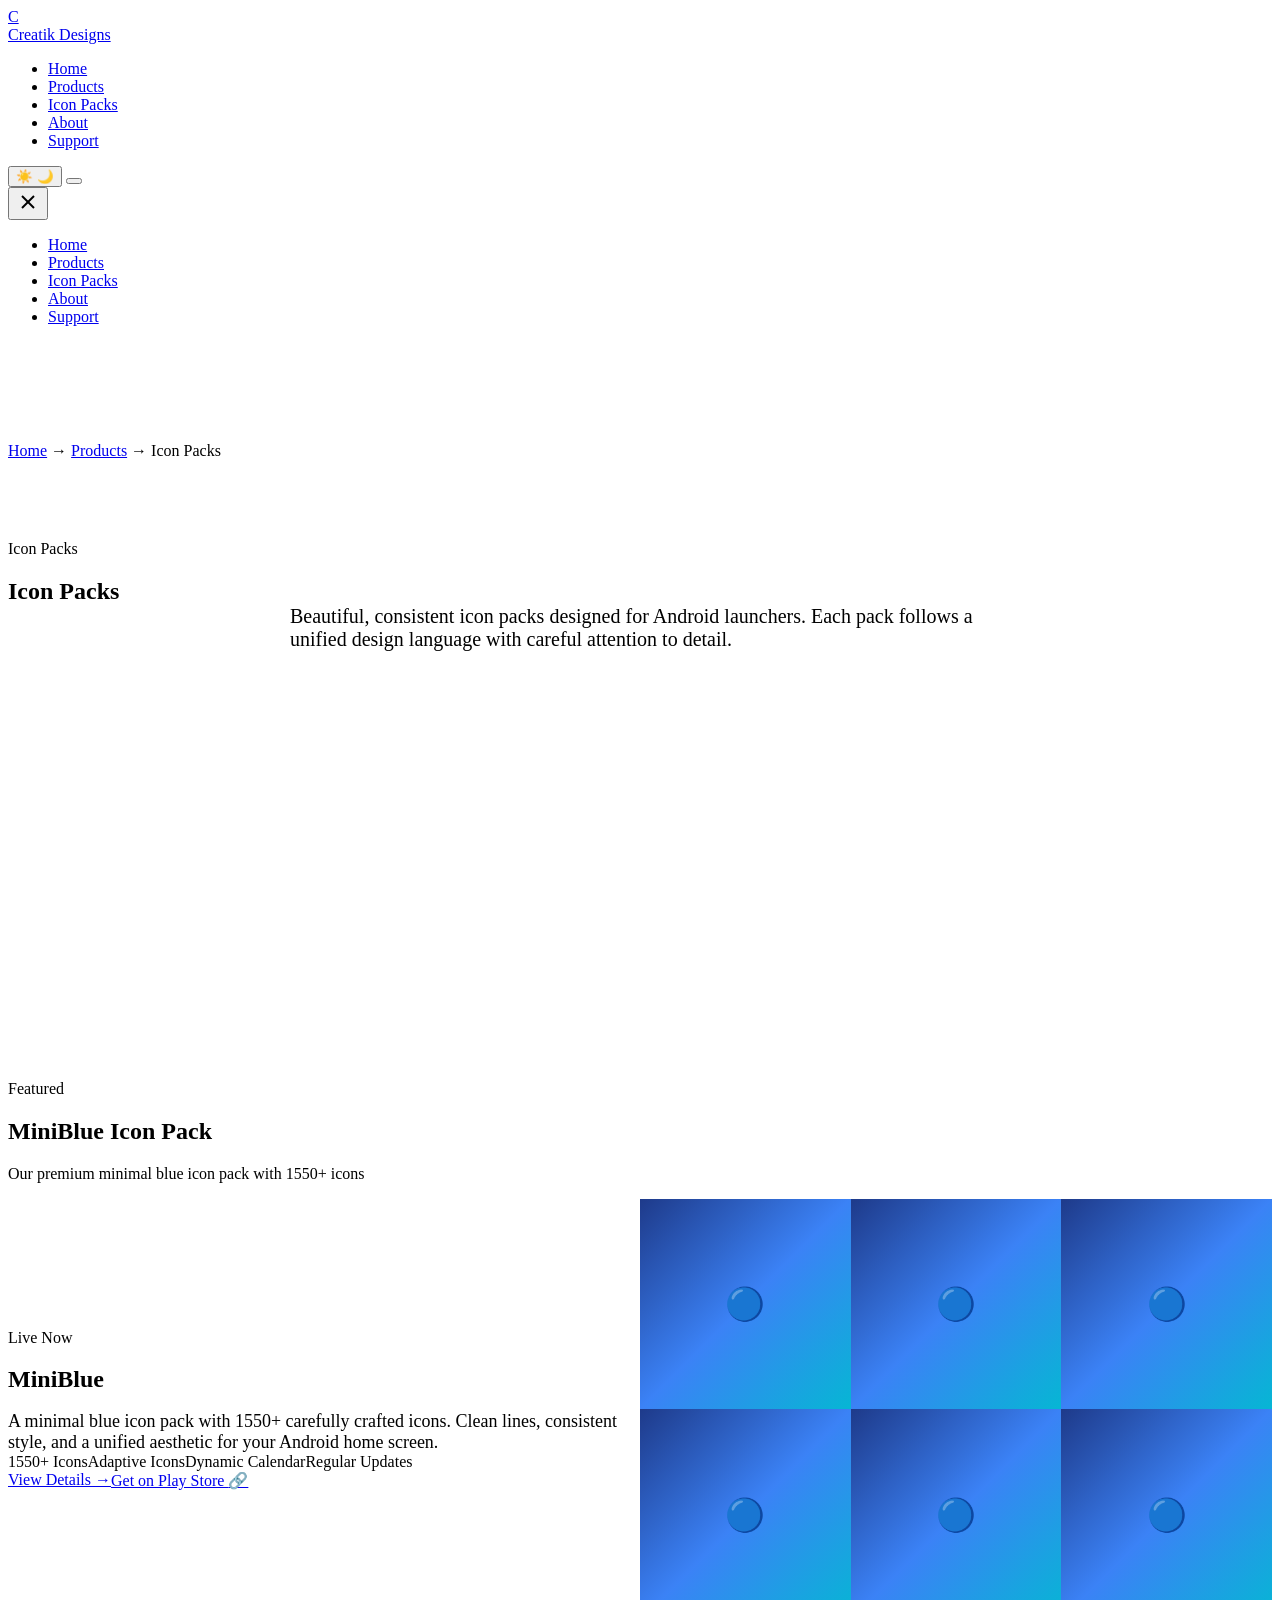
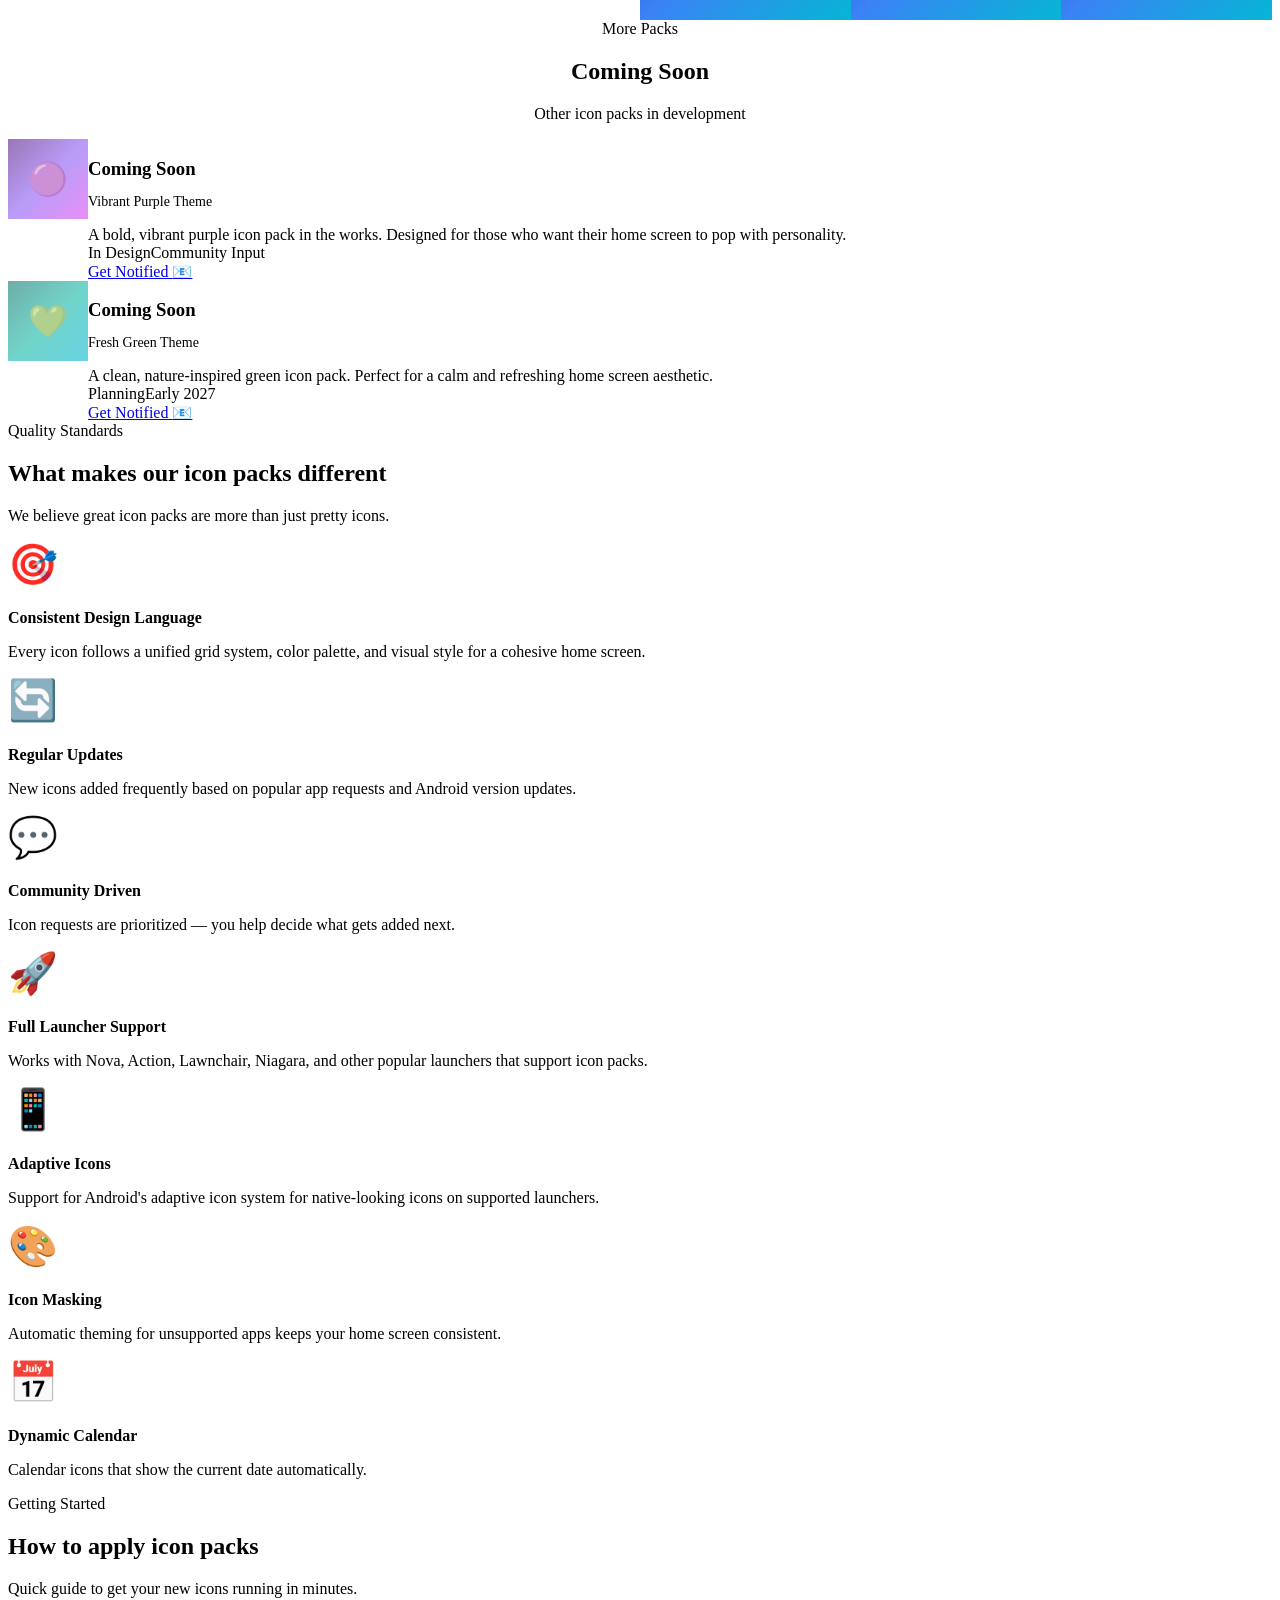
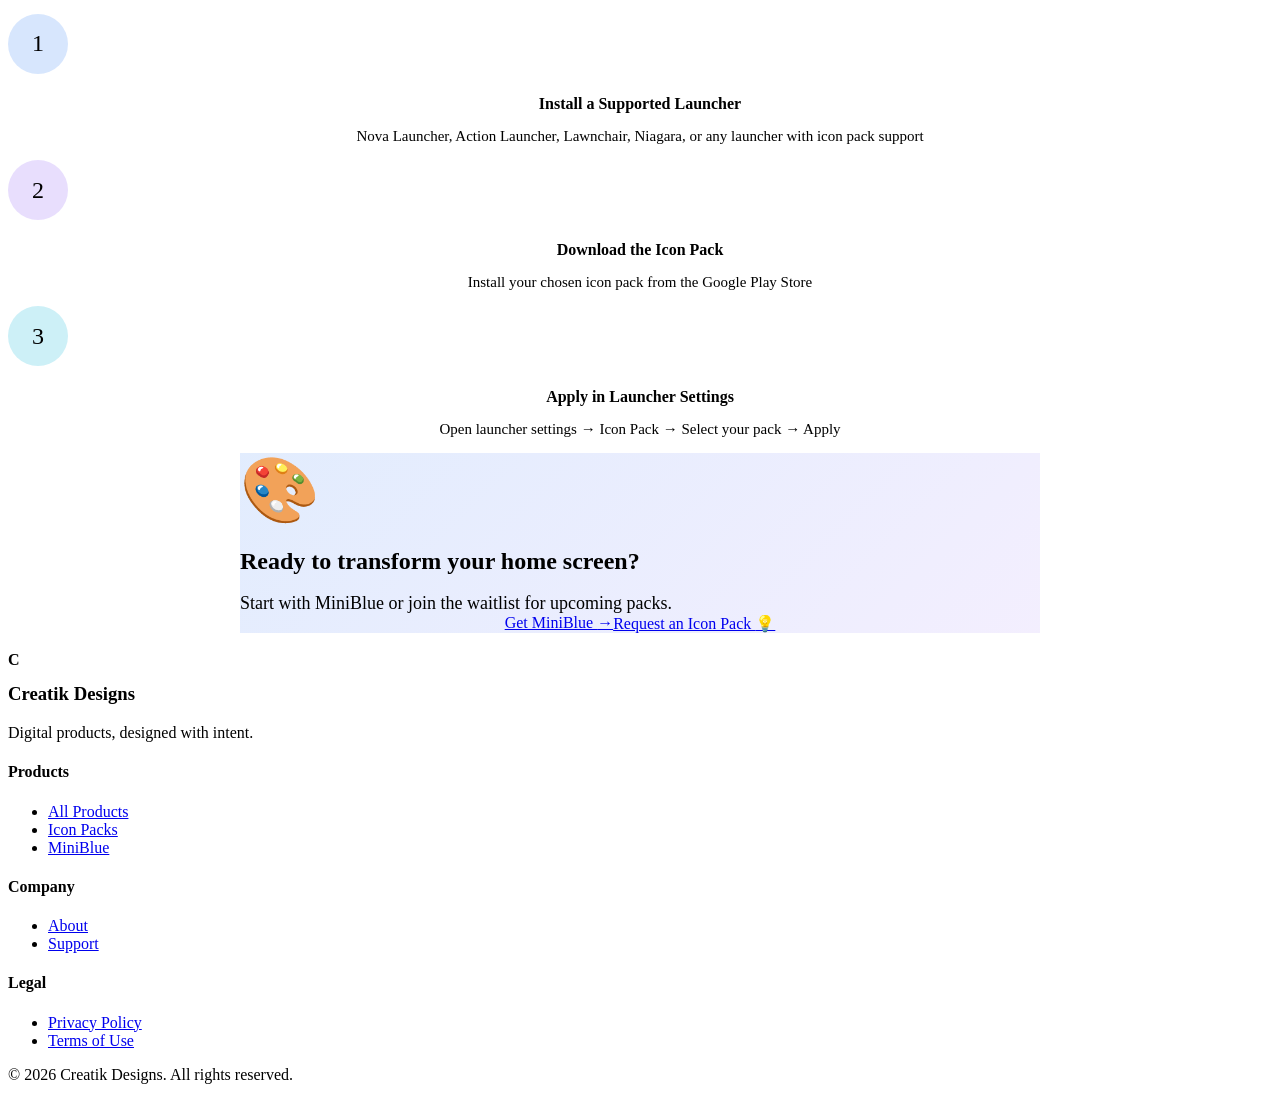
==== icon-packs.html @ 93854d6b "Add files via upload" ====
<!DOCTYPE html>
<html lang="en" data-theme="dark">
<head>
  <meta charset="UTF-8">
  <meta name="viewport" content="width=device-width, initial-scale=1.0">
  <title>Icon Packs — Creatik Designs</title>
  <meta name="description" content="Browse our collection of premium icon packs for Android. Beautiful, consistent designs for your home screen.">
  <link rel="canonical" href="https://creatikdesigns.com/icon-packs.html">
  <link rel="stylesheet" href="assets/css/design-system.css">
  <link rel="stylesheet" href="assets/css/components.css">
  <link rel="icon" type="image/svg+xml" href="data:image/svg+xml,%3Csvg xmlns='http://www.w3.org/2000/svg' viewBox='0 0 100 100'%3E%3Cdefs%3E%3ClinearGradient id='grad' x1='0%25' y1='0%25' x2='100%25' y2='100%25'%3E%3Cstop offset='0%25' stop-color='%233b82f6'/%3E%3Cstop offset='100%25' stop-color='%238b5cf6'/%3E%3C/defs%3E%3Crect width='100' height='100' rx='20' fill='url(%23grad)'/%3E%3Ctext x='50' y='68' font-family='Arial' font-size='55' font-weight='bold' fill='white' text-anchor='middle'%3EC%3C/text%3E%3C/svg%3E">
</head>
<body>

  <!-- Navigation -->
  <!-- ⚠️ CROSS-REFERENCE - YE NAVBAR SAARI FILES ME SAME HAI -->
  <nav class="navbar">
    <div class="container">
      <a href="index.html" class="navbar-brand">
        <div class="logo-mark">C</div>
        Creatik Designs
      </a>
      <ul class="navbar-nav">
        <li><a href="index.html">Home</a></li>
        <li><a href="products.html">Products</a></li>
        <li><a href="icon-packs.html">Icon Packs</a></li>
        <li><a href="about.html">About</a></li>
        <li><a href="support.html">Support</a></li>
      </ul>
      <div class="navbar-actions">
        <button id="theme-toggle" class="theme-toggle" aria-label="Toggle theme">
          <span class="icon sun-icon">☀️</span>
          <span class="icon moon-icon">🌙</span>
        </button>
        <button id="mobile-menu-toggle" class="mobile-menu-toggle" aria-label="Open menu">
          <div class="menu-icon"><span></span><span></span><span></span></div>
        </button>
      </div>
    </div>
  </nav>

  <!-- Mobile Menu -->
  <!-- ⚠️ CROSS-REFERENCE - Mobile menu saari files me same -->
  <div id="mobile-overlay" class="mobile-overlay"></div>
  <div id="mobile-menu" class="mobile-menu">
    <button id="mobile-menu-close" class="mobile-menu-close" aria-label="Close menu">
      <svg width="24" height="24" fill="none" stroke="currentColor" stroke-width="2">
        <line x1="18" y1="6" x2="6" y2="18"></line>
        <line x1="6" y1="6" x2="18" y2="18"></line>
      </svg>
    </button>
    <ul class="mobile-menu-nav">
      <li><a href="index.html">Home</a></li>
      <li><a href="products.html">Products</a></li>
      <li><a href="icon-packs.html">Icon Packs</a></li>
      <li><a href="about.html">About</a></li>
      <li><a href="support.html">Support</a></li>
    </ul>
  </div>

  <!-- Breadcrumb -->
  <div style="padding-top: 100px;">
    <div class="container">
      <div class="breadcrumb reveal">
        <a href="index.html">Home</a>
        <span>→</span>
        <a href="products.html">Products</a>
        <span>→</span>
        <span>Icon Packs</span>
      </div>
    </div>
  </div>

  <!-- Page Header -->
  <section class="hero" style="min-height: 60vh; padding-top: 80px;">
    <div class="container">
      <div class="text-center reveal">
        <span class="badge badge-primary" style="margin-bottom: var(--space-lg);">Icon Packs</span>
        <h1 style="margin-bottom: var(--space-md);">
          <span class="gradient-text">Icon Packs</span>
        </h1>
        <p style="font-size: 1.25rem; max-width: 700px; margin: 0 auto;">
          Beautiful, consistent icon packs designed for Android launchers. Each pack follows a unified design language with careful attention to detail.
        </p>
      </div>
    </div>
  </section>

  <!-- Featured Icon Pack -->
  <section class="reveal" style="background: var(--gradient-mesh); border-top: 1px solid var(--border); border-bottom: 1px solid var(--border);">
    <div class="container">
      <div class="section-header">
        <span class="section-label">Featured</span>
        <h2 class="section-title">MiniBlue Icon Pack</h2>
        <p class="section-description">Our premium minimal blue icon pack with 1550+ icons</p>
      </div>

      <div style="display: grid; grid-template-columns: 1fr 1fr; gap: var(--space-4xl); align-items: center;">
        <div>
          <span class="badge badge-primary" style="margin-bottom: var(--space-md);">Live Now</span>
          <h2 style="margin-bottom: var(--space-md);">
            <span class="gradient-text">MiniBlue</span>
          </h2>
          <p style="color: var(--text-secondary); margin-bottom: var(--space-lg); font-size: 1.125rem;">
            A minimal blue icon pack with 1550+ carefully crafted icons. Clean lines, consistent style, and a unified aesthetic for your Android home screen.
          </p>

          <div style="display: flex; gap: var(--space-md); flex-wrap: wrap; margin-bottom: var(--space-xl);">
            <span class="badge badge-primary">1550+ Icons</span>
            <span class="badge">Adaptive Icons</span>
            <span class="badge">Dynamic Calendar</span>
            <span class="badge">Regular Updates</span>
          </div>

          <div style="display: flex; gap: var(--space-md); margin-bottom: var(--space-xl);">
            <a href="miniblue.html" class="btn btn-primary magnetic">
              View Details
              <span class="arrow">→</span>
            </a>
            <a href="#" class="btn btn-secondary magnetic">
              Get on Play Store
              <span class="arrow">🔗</span>
            </a>
          </div>
        </div>

        <div style="display: grid; grid-template-columns: repeat(3, 1fr); gap: var(--space-md);">
          <div class="card" style="aspect-ratio: 1; display: flex; align-items: center; justify-content: center; font-size: 2rem; background: linear-gradient(135deg, #1e3a8a, #3b82f6, #06b6d4); border-radius: var(--radius-xl);">🔵</div>
          <div class="card" style="aspect-ratio: 1; display: flex; align-items: center; justify-content: center; font-size: 2rem; background: linear-gradient(135deg, #1e3a8a, #3b82f6, #06b6d4); border-radius: var(--radius-xl);">🔵</div>
          <div class="card" style="aspect-ratio: 1; display: flex; align-items: center; justify-content: center; font-size: 2rem; background: linear-gradient(135deg, #1e3a8a, #3b82f6, #06b6d4); border-radius: var(--radius-xl);">🔵</div>
          <div class="card" style="aspect-ratio: 1; display: flex; align-items: center; justify-content: center; font-size: 2rem; background: linear-gradient(135deg, #1e3a8a, #3b82f6, #06b6d4); border-radius: var(--radius-xl);">🔵</div>
          <div class="card" style="aspect-ratio: 1; display: flex; align-items: center; justify-content: center; font-size: 2rem; background: linear-gradient(135deg, #1e3a8a, #3b82f6, #06b6d4); border-radius: var(--radius-xl);">🔵</div>
          <div class="card" style="aspect-ratio: 1; display: flex; align-items: center; justify-content: center; font-size: 2rem; background: linear-gradient(135deg, #1e3a8a, #3b82f6, #06b6d4); border-radius: var(--radius-xl);">🔵</div>
        </div>
      </div>
    </div>
  </section>

  <!-- Icon Packs Grid -->
  <section class="reveal">
    <div class="container">
      <div style="max-width: 600px; margin: 0 auto; text-align: center; margin-bottom: var(--space-4xl);">
        <span class="section-label">More Packs</span>
        <h2 class="section-title">Coming Soon</h2>
        <p class="section-description">Other icon packs in development</p>
      </div>

      <div class="grid grid-2 reveal-stagger">

        <!-- Future Icon Pack Placeholder -->
        <article class="card product-card category-card" style="padding: var(--space-xl);">
          <div style="display: flex; align-items: flex-start; gap: var(--space-lg);">
            <div style="width: 80px; height: 80px; border-radius: var(--radius-xl); background: linear-gradient(135deg, #581c87, #8b5cf6, #d946ef); display: flex; align-items: center; justify-content: center; font-size: 2rem; flex-shrink: 0; opacity: 0.6;">
              🟣
            </div>
            <div style="flex: 1;">
              <h3 style="margin-bottom: var(--space-xs);">Coming Soon</h3>
              <p style="color: var(--text-muted); font-size: 0.875rem; margin-bottom: var(--space-md);">Vibrant Purple Theme</p>
              <p style="color: var(--text-secondary); margin-bottom: var(--space-lg);">
                A bold, vibrant purple icon pack in the works. Designed for those who want their home screen to pop with personality.
              </p>
              <div style="display: flex; gap: var(--space-sm); flex-wrap: wrap; margin-bottom: var(--space-lg);">
                <span class="badge">In Design</span>
                <span class="badge">Community Input</span>
              </div>
              <!-- 🔧 EMAIL COPY BUTTON -->
              <!-- ⚠️ YE EMAIL AUR JAGAH BHI HAI: support.html -->
              <!-- ⚠️ AGAR EMAIL BADLA TO SAARI JAGAH BADLE -->
              <!-- ⚠️ EMAIL CROSS-REF: notify@creatikdesigns.com -->
              <a href="#" class="btn btn-secondary magnetic" style="width: fit-content;" data-copy="notify@creatikdesigns.com">
                Get Notified
                <span class="arrow">📧</span>
              </a>
            </div>
          </div>
        </article>

        <!-- Future Icon Pack Placeholder -->
        <article class="card product-card category-card" style="padding: var(--space-xl);">
          <div style="display: flex; align-items: flex-start; gap: var(--space-lg);">
            <div style="width: 80px; height: 80px; border-radius: var(--radius-xl); background: linear-gradient(135deg, #0f766e, #14b8a6, #06b6d4); display: flex; align-items: center; justify-content: center; font-size: 2rem; flex-shrink: 0; opacity: 0.6;">
              💚
            </div>
            <div style="flex: 1;">
              <h3 style="margin-bottom: var(--space-xs);">Coming Soon</h3>
              <p style="color: var(--text-muted); font-size: 0.875rem; margin-bottom: var(--space-md);">Fresh Green Theme</p>
              <p style="color: var(--text-secondary); margin-bottom: var(--space-lg);">
                A clean, nature-inspired green icon pack. Perfect for a calm and refreshing home screen aesthetic.
              </p>
              <div style="display: flex; gap: var(--space-sm); flex-wrap: wrap; margin-bottom: var(--space-lg);">
                <span class="badge">Planning</span>
                <span class="badge">Early 2027</span>
              </div>
              <!-- ⚠️ EMAIL CROSS-REF: notify@creatikdesigns.com -->
              <a href="#" class="btn btn-secondary magnetic" style="width: fit-content;" data-copy="notify@creatikdesigns.com">
                Get Notified
                <span class="arrow">📧</span>
              </a>
            </div>
          </div>
        </article>

      </div>
    </div>
  </section>

  <!-- What Makes Our Icon Packs Different -->
  <section class="reveal" style="background: var(--gradient-mesh); border-top: 1px solid var(--border); border-bottom: 1px solid var(--border);">
    <div class="container">
      <div class="section-header">
        <span class="section-label">Quality Standards</span>
        <h2 class="section-title">What makes our icon packs different</h2>
        <p class="section-description">We believe great icon packs are more than just pretty icons.</p>
      </div>

      <div class="bento-grid reveal-stagger">
        <div class="card bento-item" style="padding: var(--space-xl);">
          <div style="font-size: 2.5rem; margin-bottom: var(--space-md);">🎯</div>
          <h4 style="margin-bottom: var(--space-sm);">Consistent Design Language</h4>
          <p style="color: var(--text-secondary);">Every icon follows a unified grid system, color palette, and visual style for a cohesive home screen.</p>
        </div>

        <div class="card bento-item" style="padding: var(--space-xl);">
          <div style="font-size: 2.5rem; margin-bottom: var(--space-md);">🔄</div>
          <h4 style="margin-bottom: var(--space-sm);">Regular Updates</h4>
          <p style="color: var(--text-secondary);">New icons added frequently based on popular app requests and Android version updates.</p>
        </div>

        <div class="card bento-item" style="padding: var(--space-xl);">
          <div style="font-size: 2.5rem; margin-bottom: var(--space-md);">💬</div>
          <h4 style="margin-bottom: var(--space-sm);">Community Driven</h4>
          <p style="color: var(--text-secondary);">Icon requests are prioritized — you help decide what gets added next.</p>
        </div>

        <div class="card bento-item" style="padding: var(--space-xl); grid-column: span 2;">
          <div style="font-size: 2.5rem; margin-bottom: var(--space-md);">🚀</div>
          <h4 style="margin-bottom: var(--space-sm);">Full Launcher Support</h4>
          <p style="color: var(--text-secondary);">Works with Nova, Action, Lawnchair, Niagara, and other popular launchers that support icon packs.</p>
        </div>

        <div class="card bento-item" style="padding: var(--space-xl);">
          <div style="font-size: 2.5rem; margin-bottom: var(--space-md);">📱</div>
          <h4 style="margin-bottom: var(--space-sm);">Adaptive Icons</h4>
          <p style="color: var(--text-secondary);">Support for Android's adaptive icon system for native-looking icons on supported launchers.</p>
        </div>

        <div class="card bento-item" style="padding: var(--space-xl);">
          <div style="font-size: 2.5rem; margin-bottom: var(--space-md);">🎨</div>
          <h4 style="margin-bottom: var(--space-sm);">Icon Masking</h4>
          <p style="color: var(--text-secondary);">Automatic theming for unsupported apps keeps your home screen consistent.</p>
        </div>

        <div class="card bento-item" style="padding: var(--space-xl);">
          <div style="font-size: 2.5rem; margin-bottom: var(--space-md);">📅</div>
          <h4 style="margin-bottom: var(--space-sm);">Dynamic Calendar</h4>
          <p style="color: var(--text-secondary);">Calendar icons that show the current date automatically.</p>
        </div>
      </div>
    </div>
  </section>

  <!-- How to Apply -->
  <section class="reveal">
    <div class="container">
      <div class="section-header">
        <span class="section-label">Getting Started</span>
        <h2 class="section-title">How to apply icon packs</h2>
        <p class="section-description">Quick guide to get your new icons running in minutes.</p>
      </div>

      <div class="grid grid-3 reveal-stagger">
        <div class="card" style="padding: var(--space-xl); text-align: center;">
          <div style="width: 60px; height: 60px; border-radius: 50%; background: rgba(59, 130, 246, 0.2); display: flex; align-items: center; justify-content: center; font-size: 1.5rem; margin: 0 auto var(--space-md);">1</div>
          <h4 style="margin-bottom: var(--space-sm);">Install a Supported Launcher</h4>
          <p style="color: var(--text-secondary); font-size: 0.9375rem;">Nova Launcher, Action Launcher, Lawnchair, Niagara, or any launcher with icon pack support</p>
        </div>

        <div class="card" style="padding: var(--space-xl); text-align: center;">
          <div style="width: 60px; height: 60px; border-radius: 50%; background: rgba(139, 92, 246, 0.2); display: flex; align-items: center; justify-content: center; font-size: 1.5rem; margin: 0 auto var(--space-md);">2</div>
          <h4 style="margin-bottom: var(--space-sm);">Download the Icon Pack</h4>
          <p style="color: var(--text-secondary); font-size: 0.9375rem;">Install your chosen icon pack from the Google Play Store</p>
        </div>

        <div class="card" style="padding: var(--space-xl); text-align: center;">
          <div style="width: 60px; height: 60px; border-radius: 50%; background: rgba(6, 182, 212, 0.2); display: flex; align-items: center; justify-content: center; font-size: 1.5rem; margin: 0 auto var(--space-md);">3</div>
          <h4 style="margin-bottom: var(--space-sm);">Apply in Launcher Settings</h4>
          <p style="color: var(--text-secondary); font-size: 0.9375rem;">Open launcher settings → Icon Pack → Select your pack → Apply</p>
        </div>
      </div>
    </div>
  </section>

  <!-- CTA -->
  <section class="reveal" style="background: var(--gradient-mesh); border-top: 1px solid var(--border); border-bottom: 1px solid var(--border);">
    <div class="container text-center">
      <div class="card" style="padding: var(--space-4xl); max-width: 800px; margin: 0 auto; background: linear-gradient(135deg, rgba(59, 130, 246, 0.15), rgba(139, 92, 246, 0.1));">
        <div style="font-size: 4rem; margin-bottom: var(--space-lg);">🎨</div>
        <h2 style="margin-bottom: var(--space-md);">Ready to transform your home screen?</h2>
        <p style="color: var(--text-secondary); margin-bottom: var(--space-xl); font-size: 1.125rem;">
          Start with MiniBlue or join the waitlist for upcoming packs.
        </p>
        <div style="display: flex; gap: var(--space-md); justify-content: center; flex-wrap: wrap;">
          <a href="miniblue.html" class="btn btn-primary magnetic">
            Get MiniBlue
            <span class="arrow">→</span>
          </a>
          <a href="support.html" class="btn btn-secondary magnetic">
            Request an Icon Pack
            <span class="arrow">💡</span>
          </a>
        </div>
      </div>
    </div>
  </section>

  <!-- Footer -->
  <!-- ⚠️ CROSS-REFERENCE - FOOTER SAARI FILES ME SAME HAI -->
  <footer class="footer">
    <div class="container">
      <div class="footer-content">
        <div class="footer-brand">
          <h3>
            <div class="logo-mark" style="width: 32px; height: 32px; font-size: 1rem;">C</div>
            Creatik Designs
          </h3>
          <p>Digital products, designed with intent.</p>
        </div>
        <div class="footer-links">
          <h4>Products</h4>
          <ul>
            <li><a href="products.html">All Products</a></li>
            <li><a href="icon-packs.html">Icon Packs</a></li>
            <li><a href="miniblue.html">MiniBlue</a></li>
          </ul>
        </div>
        <div class="footer-links">
          <h4>Company</h4>
          <ul>
            <li><a href="about.html">About</a></li>
            <li><a href="support.html">Support</a></li>
          </ul>
        </div>
        <div class="footer-links">
          <h4>Legal</h4>
          <ul>
            <li><a href="privacy.html">Privacy Policy</a></li>
            <li><a href="terms.html">Terms of Use</a></li>
          </ul>
        </div>
      </div>
      <div class="footer-bottom">
        <p>&copy; 2026 Creatik Designs. All rights reserved.</p>
      </div>
    </div>
  </footer>

  <script src="assets/js/main.js"></script>
</body>
</html>
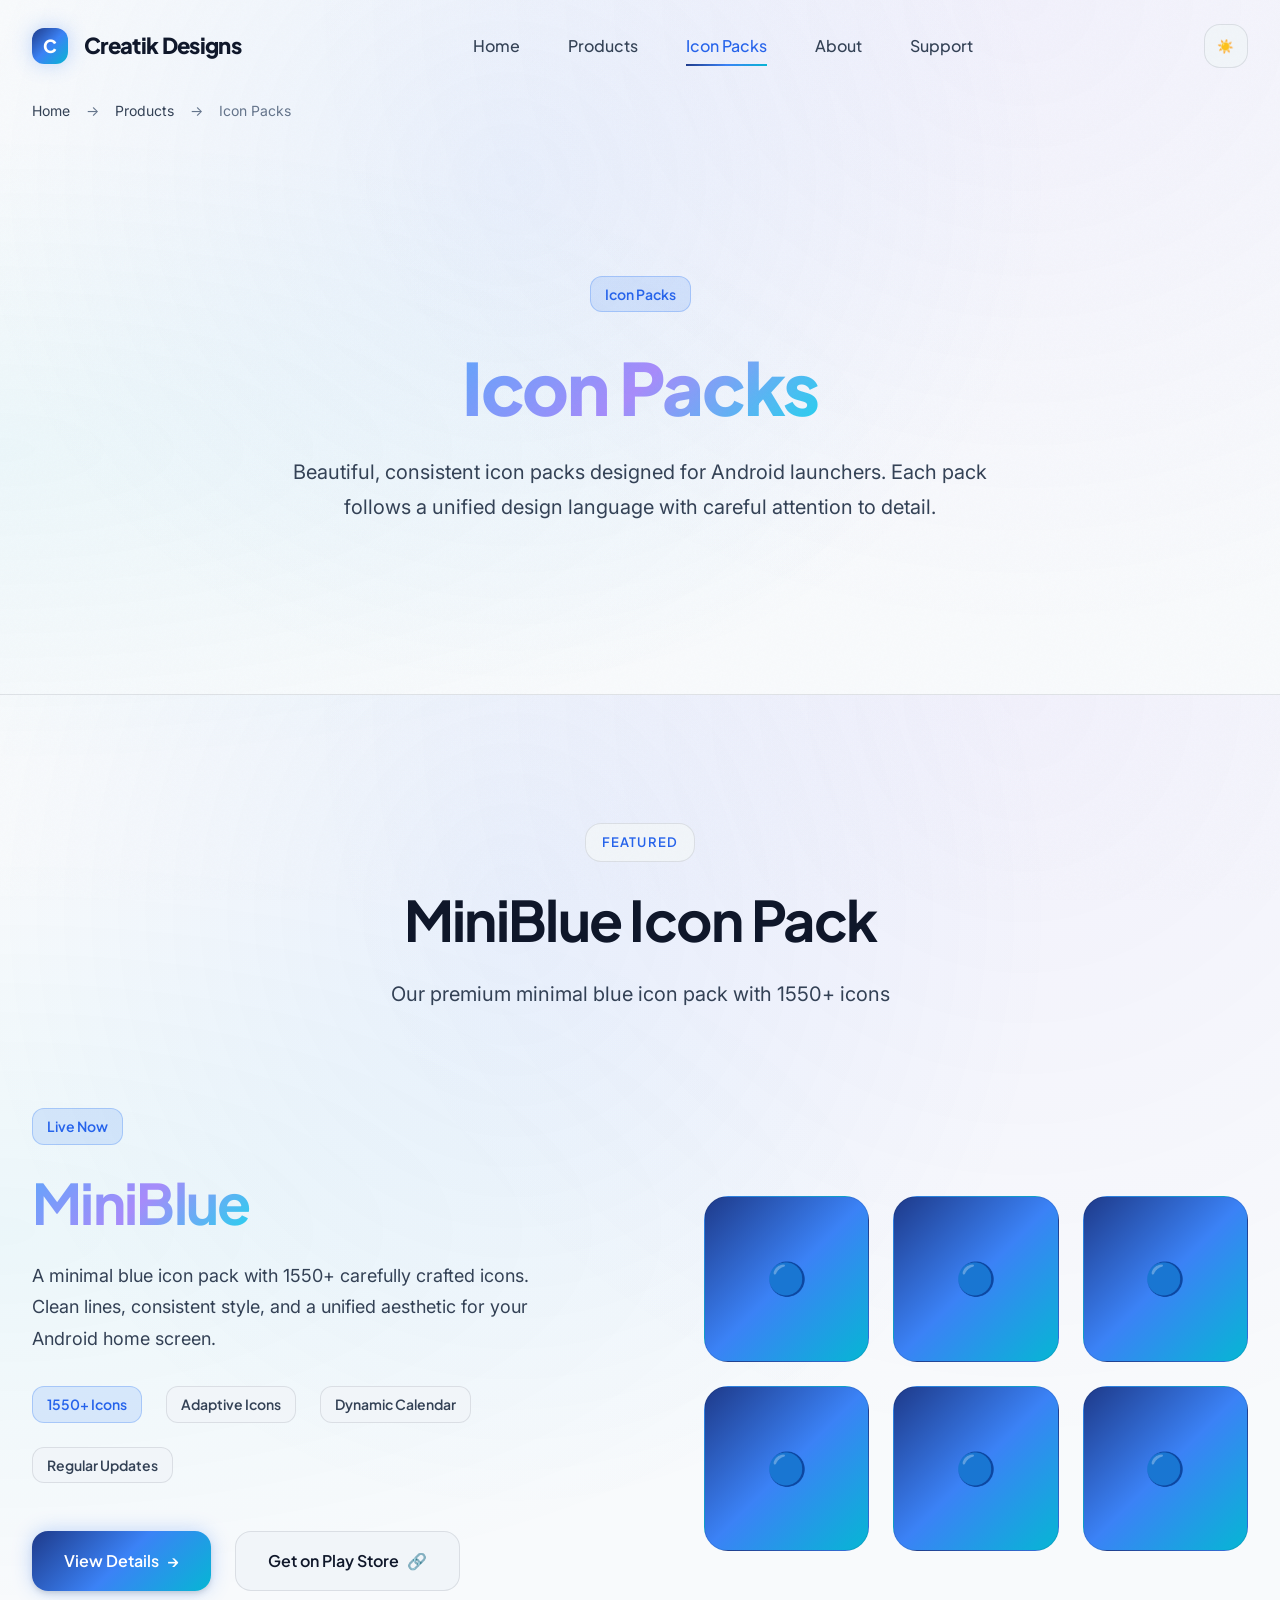
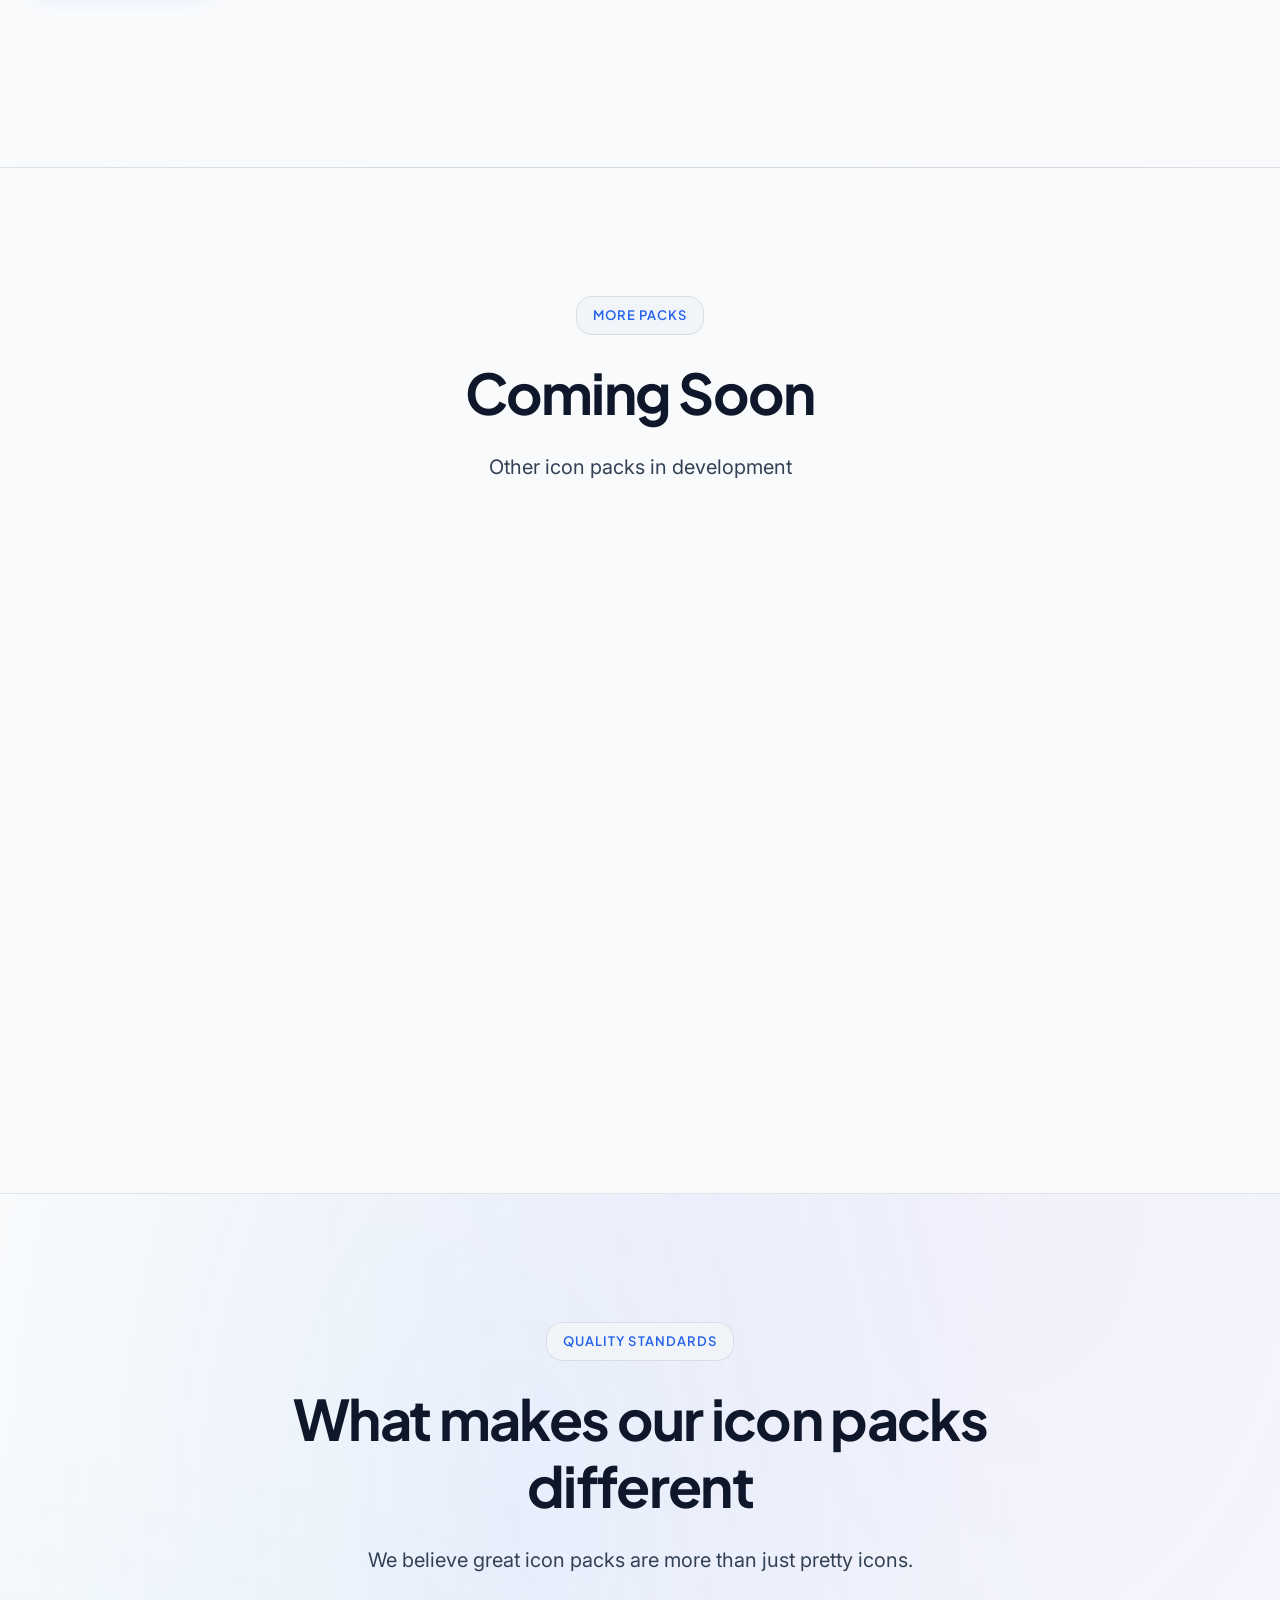
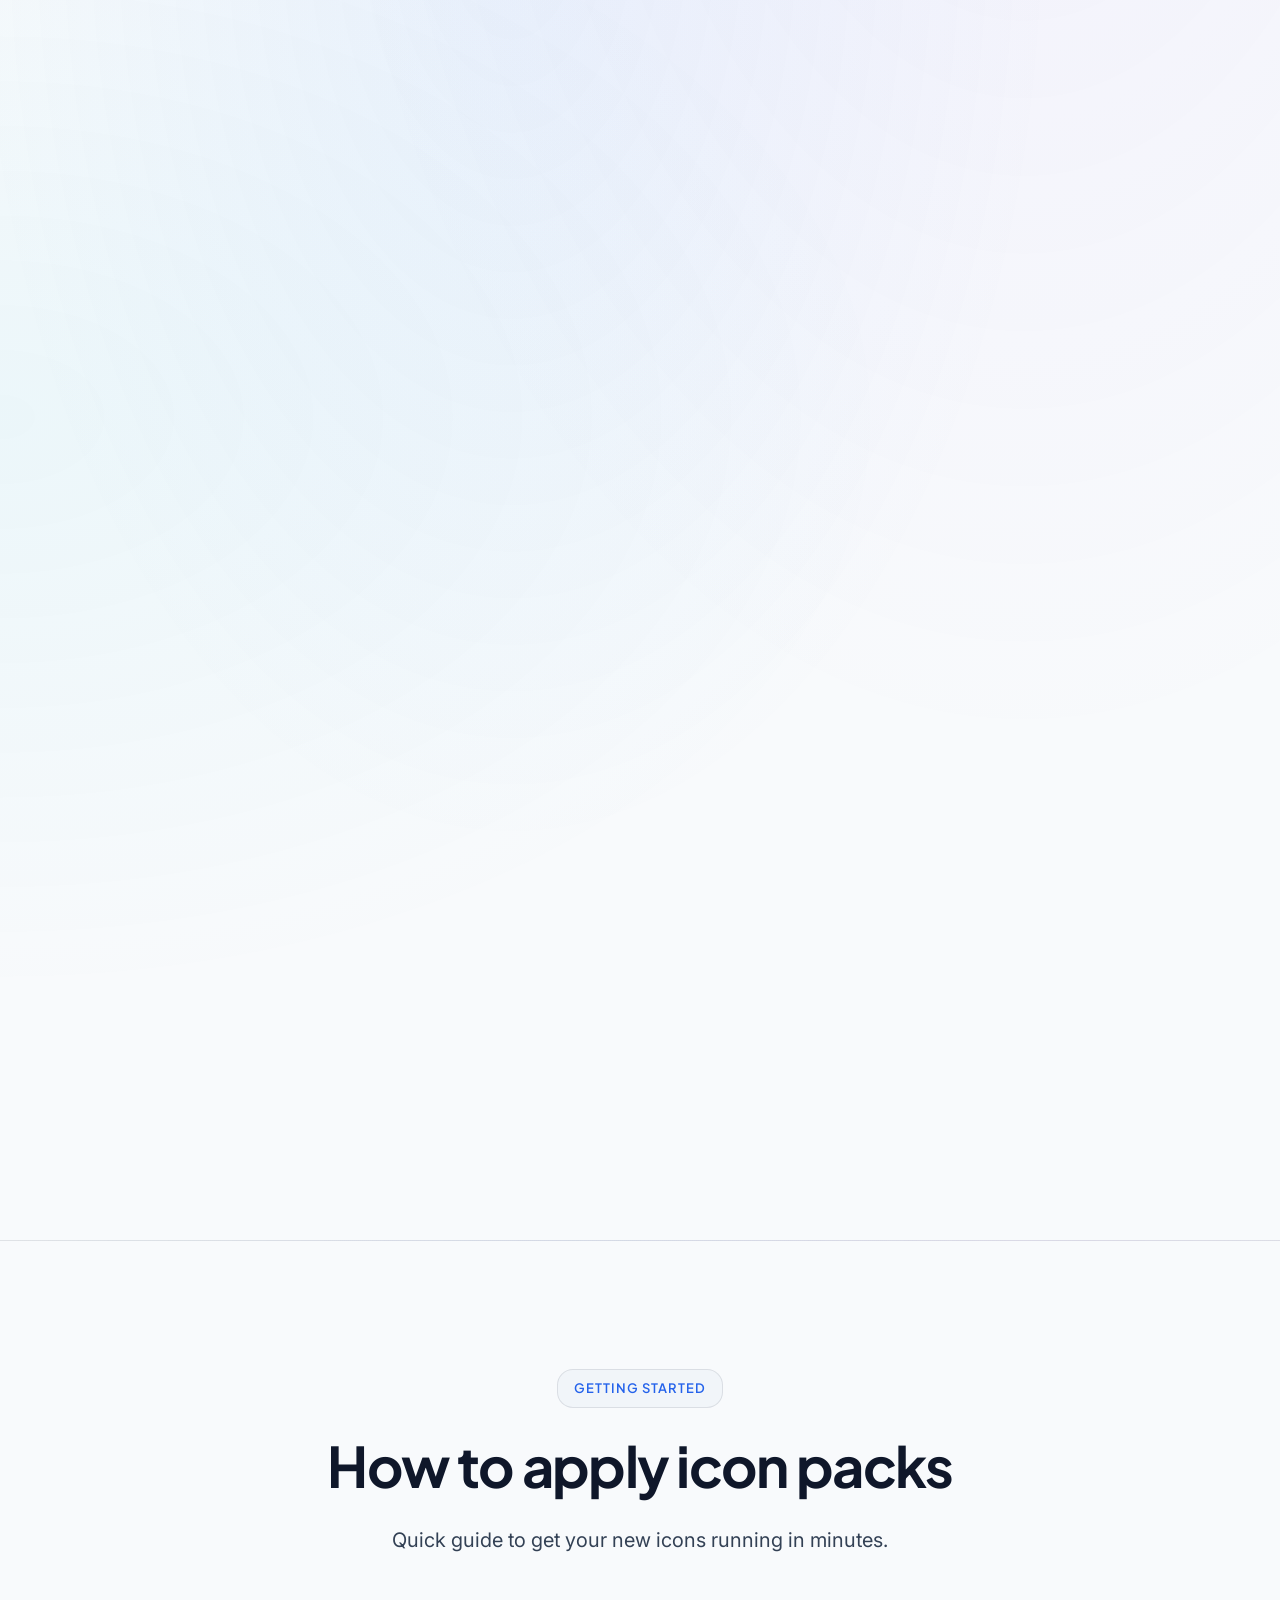
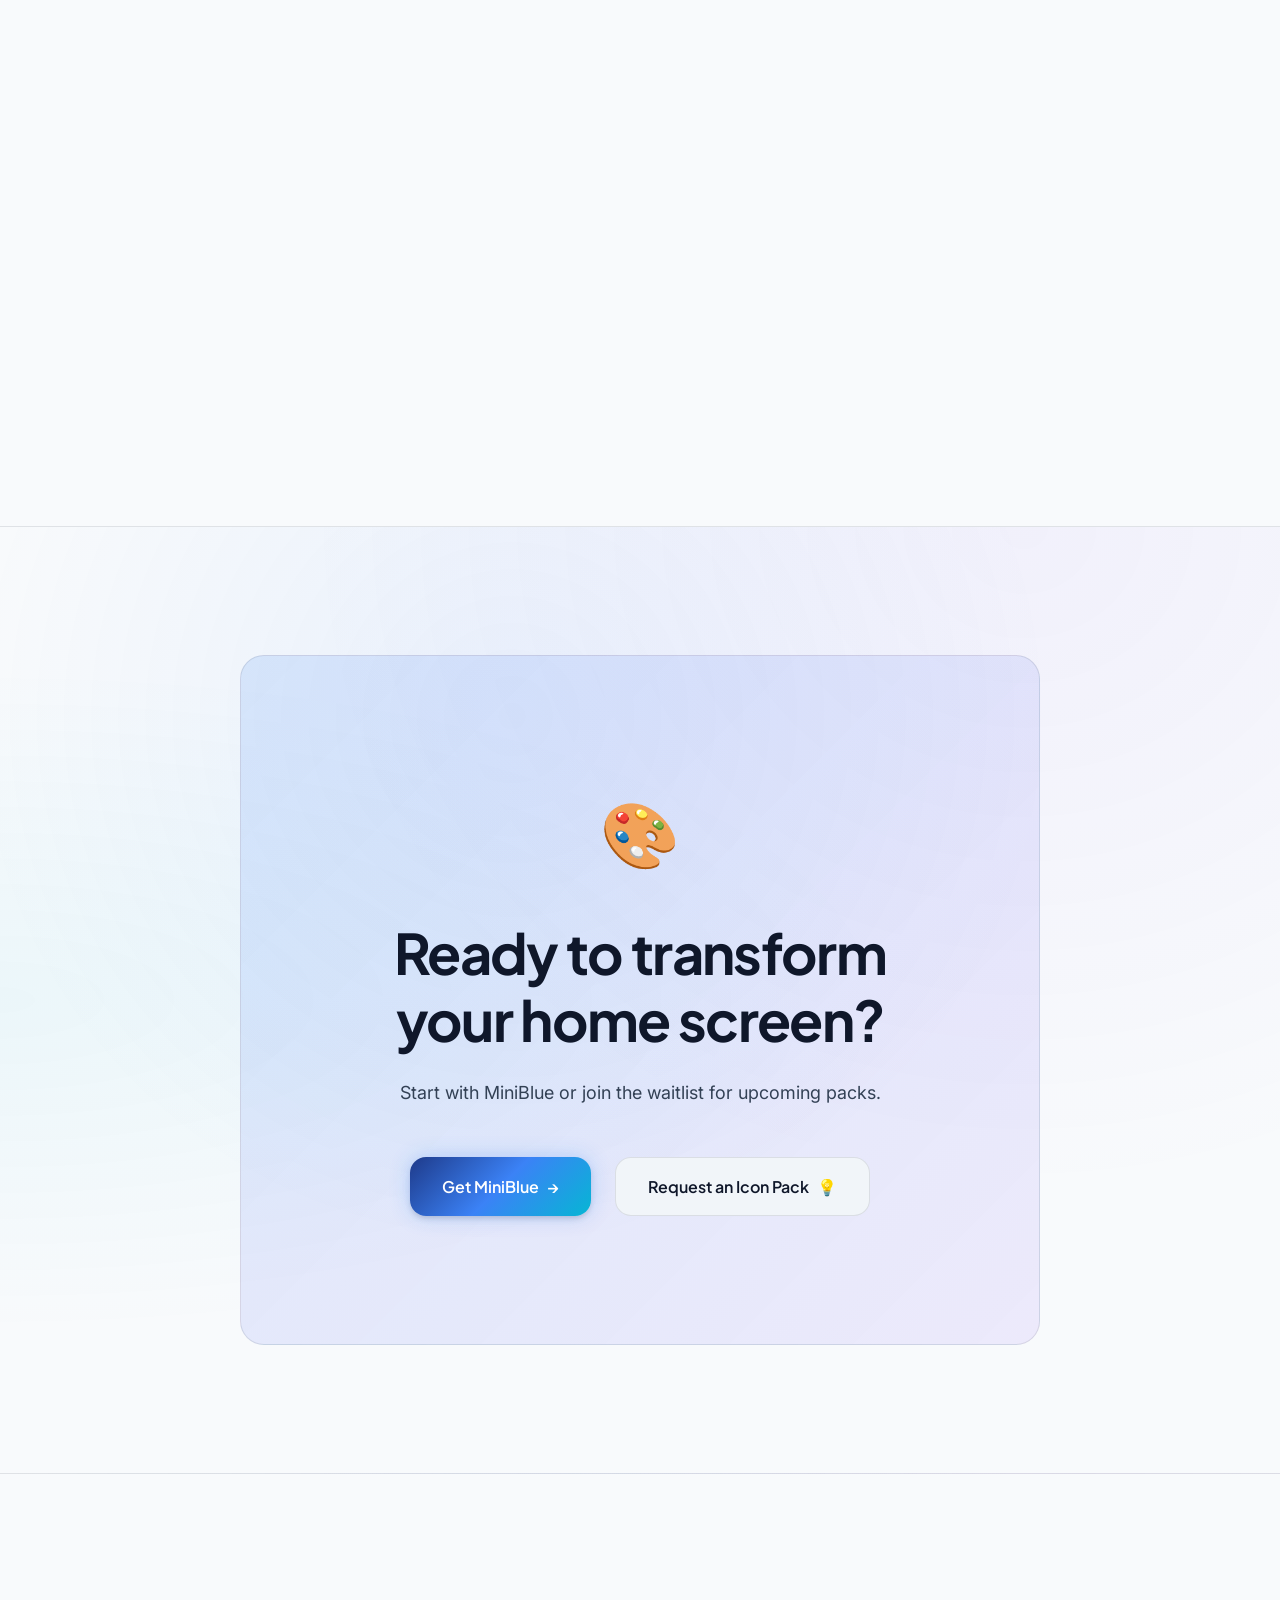
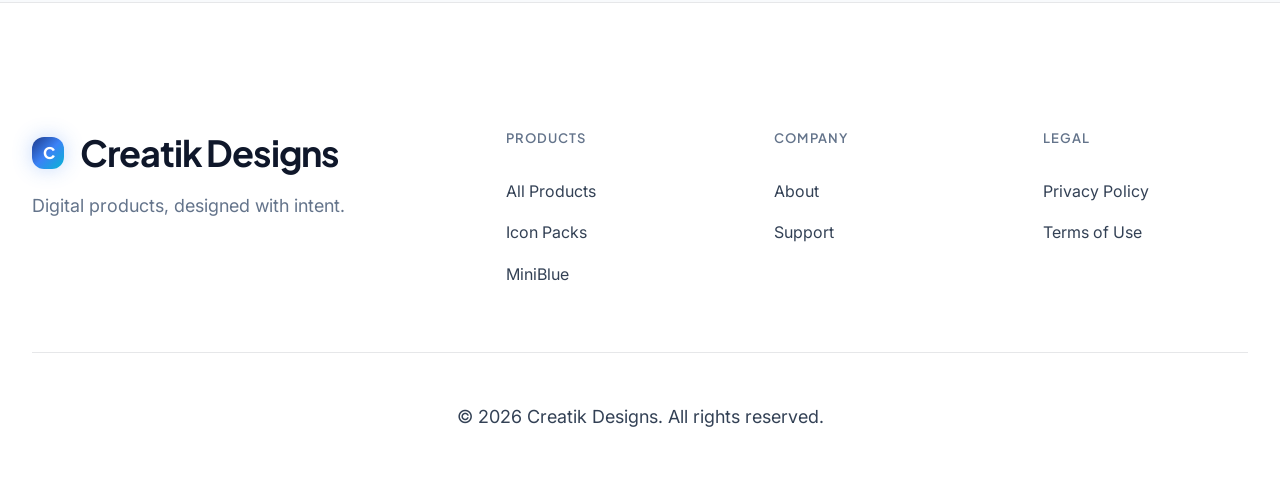
==== commit dff25eb4: "Update icon-packs.html" ====
--- a/icon-packs.html
+++ b/icon-packs.html
@@ -9,6 +9,27 @@
   <link rel="stylesheet" href="assets/css/design-system.css">
   <link rel="stylesheet" href="assets/css/components.css">
   <link rel="icon" type="image/svg+xml" href="data:image/svg+xml,%3Csvg xmlns='http://www.w3.org/2000/svg' viewBox='0 0 100 100'%3E%3Cdefs%3E%3ClinearGradient id='grad' x1='0%25' y1='0%25' x2='100%25' y2='100%25'%3E%3Cstop offset='0%25' stop-color='%233b82f6'/%3E%3Cstop offset='100%25' stop-color='%238b5cf6'/%3E%3C/defs%3E%3Crect width='100' height='100' rx='20' fill='url(%23grad)'/%3E%3Ctext x='50' y='68' font-family='Arial' font-size='55' font-weight='bold' fill='white' text-anchor='middle'%3EC%3C/text%3E%3C/svg%3E">
+  <style>
+    .iconpacks-two-col-grid {
+      display: grid;
+      grid-template-columns: 1fr 1fr;
+      gap: var(--space-4xl);
+      align-items: center;
+    }
+    @media (max-width: 768px) {
+      .iconpacks-two-col-grid {
+        grid-template-columns: 1fr;
+        gap: var(--space-2xl);
+      }
+      .iconpacks-two-col-grid > * {
+        order: unset !important;
+      }
+      .iconpacks-two-col-grid .device-mockup {
+        max-width: 240px;
+        margin: 0 auto;
+      }
+    }
+  </style>
 </head>
 <body>
 
@@ -95,7 +116,7 @@
         <p class="section-description">Our premium minimal blue icon pack with 1550+ icons</p>
       </div>
 
-      <div style="display: grid; grid-template-columns: 1fr 1fr; gap: var(--space-4xl); align-items: center;">
+      <div class="iconpacks-two-col-grid">
         <div>
           <span class="badge badge-primary" style="margin-bottom: var(--space-md);">Live Now</span>
           <h2 style="margin-bottom: var(--space-md);">
@@ -356,4 +377,4 @@
 
   <script src="assets/js/main.js"></script>
 </body>
-</html>+</html>
--- a/assets/css/design-system.css
+++ b/assets/css/design-system.css
@@ -0,0 +1,583 @@
+/* ===============================================
+   CREATIK DESIGNS — DESIGN SYSTEM CSS
+
+   यह file पूरी website की main styling है।
+   यहां colors, fonts, spacing, और design tokens हैं।
+
+   🔧 WHAT TO CHANGE (क्या बदलें):
+
+   1. COLORS (Line ~8-25):
+      - --primary: मुख्य रंग (buttons, links)
+      - --accent: दूसरा रंग (highlights)
+      - --bg: background color
+      - --text: text color
+
+   2. FONTS (Line ~132):
+      - Font family बदल सकते हो
+      - Google Fonts से नई fonts use कर सकते हो
+
+   3. SPACING (Line ~42-50):
+      - Padding और margin sizes
+
+   ⚠️ DON'T CHANGE (मत छुएं):
+   - CSS Variables के नाम
+   - Gradient definitions
+   - Shadow variables
+   - Media queries
+   =============================================== */
+
+/* Import Premium Typography */
+/* 🔧 नई font जोड़ने के लिए Google Fonts से link लें */
+@import url('https://fonts.googleapis.com/css2?family=Inter:wght@400;500;600;700;800;900&family=Plus+Jakarta+Sans:wght@400;500;600;700;800&display=swap');
+
+:root {
+  /* ===============================================
+     COLOR PALETTE (रंग पैलेट)
+
+     🔧 COLOR CHART:
+     - Primary: नीला/blue - main brand color
+     - Accent: बैंगनी/purple - highlights
+     - Cyan: cyan - special effects
+     - Background: गहरा नीला/काला
+     - Surface: card backgrounds
+     - Text: सफेद/light gray
+     =============================================== */
+
+  /* Core Colors - ये main brand colors हैं */
+  --bg: #0a0e1a;          /* 🔧 Main background - गहरा */
+  --surface: #111827;     /* 🔧 Card/container background */
+  --surface-2: #1a2332;   /* 🔧 Secondary surfaces */
+  --surface-3: #242d3f;   /* 🔧 Tertiary surfaces */
+
+  --text: #f8fafc;        /* 🔧 Main text color - सफेद */
+  --text-secondary: #cbd5e1;  /* 🔧 Secondary text */
+  --text-muted: #64748b;      /* 🔧 Muted/gray text */
+
+  /* Brand Colors - ये आपके brand के colors हैं */
+  --primary: #3b82f6;     /* 🔧 MAIN COLOR - नीला (#3b82f6 को अपने color से बदलें) */
+  --primary-hover: #60a5fa;   /* 🔧 Button hover color */
+  --accent: #8b5cf6;      /* 🔧 ACCENT COLOR - बैंगनी */
+  --accent-hover: #a78bfa;
+  --cyan: #06b6d4;        /* 🔧 Special highlight color */
+  --violet: #8b5cf6;      /* 🔧 Secondary accent */
+
+  /* Product-specific colors */
+  --miniblue-primary: #3b82f6;  /* 🔧 MiniBlue product color */
+  --miniblue-glow: rgba(59, 130, 246, 0.3);
+
+  /* Gradients */
+  --gradient-primary: linear-gradient(135deg, #1e3a8a 0%, #3b82f6 50%, #06b6d4 100%);
+  --gradient-secondary: linear-gradient(135deg, #581c87 0%, #8b5cf6 50%, #06b6d4 100%);
+  --gradient-mesh:
+    radial-gradient(at 40% 20%, rgba(59, 130, 246, 0.15) 0px, transparent 50%),
+    radial-gradient(at 80% 0%, rgba(139, 92, 246, 0.12) 0px, transparent 50%),
+    radial-gradient(at 0% 50%, rgba(6, 182, 212, 0.1) 0px, transparent 50%),
+    radial-gradient(at 80% 50%, rgba(59, 130, 246, 0.1) 0px, transparent 50%),
+    radial-gradient(at 0% 100%, rgba(139, 92, 246, 0.15) 0px, transparent 50%);
+  --gradient-text: linear-gradient(135deg, #60a5fa 0%, #a78bfa 50%, #22d3ee 100%);
+  --gradient-ambient: radial-gradient(ellipse at top, rgba(59, 130, 246, 0.15) 0%, transparent 50%);
+  --gradient-ambient-purple: radial-gradient(ellipse at bottom right, rgba(139, 92, 246, 0.15) 0%, transparent 50%);
+  --gradient-glow: radial-gradient(circle at center, rgba(59, 130, 246, 0.2) 0%, transparent 70%);
+  --gradient-card-border: linear-gradient(135deg, rgba(59, 130, 246, 0.5), rgba(139, 92, 246, 0.5), rgba(6, 182, 212, 0.5));
+
+  /* Spacing */
+  --space-xs: 0.5rem;
+  --space-sm: 1rem;
+  --space-md: 1.5rem;
+  --space-lg: 2rem;
+  --space-xl: 3rem;
+  --space-2xl: 4rem;
+  --space-3xl: 6rem;
+  --space-4xl: 8rem;
+
+  /* Radius */
+  --radius-sm: 0.5rem;
+  --radius-md: 0.75rem;
+  --radius-lg: 1rem;
+  --radius-xl: 1.5rem;
+  --radius-2xl: 2rem;
+
+  /* Shadows */
+  --shadow-sm: 0 1px 2px 0 rgba(0, 0, 0, 0.3);
+  --shadow-md: 0 4px 6px -1px rgba(0, 0, 0, 0.4), 0 2px 4px -1px rgba(0, 0, 0, 0.3);
+  --shadow-lg: 0 10px 15px -3px rgba(0, 0, 0, 0.5), 0 4px 6px -2px rgba(0, 0, 0, 0.3);
+  --shadow-xl: 0 20px 25px -5px rgba(0, 0, 0, 0.5), 0 10px 10px -5px rgba(0, 0, 0, 0.3);
+  --shadow-2xl: 0 25px 50px -12px rgba(0, 0, 0, 0.6);
+  --shadow-glow: 0 0 20px rgba(59, 130, 246, 0.3);
+  --shadow-glow-lg: 0 0 40px rgba(59, 130, 246, 0.4);
+  --shadow-glow-purple: 0 0 30px rgba(139, 92, 246, 0.3);
+
+  /* Container */
+  --container-sm: 640px;
+  --container-md: 768px;
+  --container-lg: 1024px;
+  --container-xl: 1280px;
+  --container-2xl: 1536px;
+
+  /* Transitions */
+  --transition-fast: 150ms cubic-bezier(0.4, 0, 0.2, 1);
+  --transition-base: 300ms cubic-bezier(0.4, 0, 0.2, 1);
+  --transition-slow: 500ms cubic-bezier(0.4, 0, 0.2, 1);
+  --transition-spring: 600ms cubic-bezier(0.34, 1.56, 0.64, 1);
+  --transition-bounce: 800ms cubic-bezier(0.68, -0.55, 0.265, 1.55);
+}
+
+/* Light theme */
+[data-theme="light"] {
+  --bg: #f8fafc;
+  --surface: #ffffff;
+  --surface-2: #f1f5f9;
+  --surface-3: #e2e8f0;
+  --text: #0f172a;
+  --text-secondary: #334155;
+  --text-muted: #64748b;
+  --primary: #2563eb;
+  --primary-hover: #3b82f6;
+  --accent: #7c3aed;
+  --border: rgba(15, 23, 42, 0.1);
+  --border-hover: rgba(15, 23, 42, 0.2);
+  --gradient-mesh:
+    radial-gradient(at 40% 20%, rgba(59, 130, 246, 0.08) 0px, transparent 50%),
+    radial-gradient(at 80% 0%, rgba(139, 92, 246, 0.06) 0px, transparent 50%),
+    radial-gradient(at 0% 50%, rgba(6, 182, 212, 0.05) 0px, transparent 50%);
+  --shadow-sm: 0 1px 2px 0 rgba(0, 0, 0, 0.05);
+  --shadow-md: 0 4px 6px -1px rgba(0, 0, 0, 0.1), 0 2px 4px -1px rgba(0, 0, 0, 0.06);
+  --shadow-lg: 0 10px 15px -3px rgba(0, 0, 0, 0.1), 0 4px 6px -2px rgba(0, 0, 0, 0.05);
+  --shadow-xl: 0 20px 25px -5px rgba(0, 0, 0, 0.1), 0 10px 10px -5px rgba(0, 0, 0, 0.04);
+}
+
+/* Reset & Base */
+* {
+  margin: 0;
+  padding: 0;
+  box-sizing: border-box;
+}
+
+html {
+  scroll-behavior: smooth;
+}
+
+@media (prefers-reduced-motion: reduce) {
+  html {
+    scroll-behavior: auto;
+  }
+
+  *,
+  *::before,
+  *::after {
+    animation-duration: 0.01ms !important;
+    animation-iteration-count: 1 !important;
+    transition-duration: 0.01ms !important;
+  }
+}
+
+body {
+  font-family: 'Inter', -apple-system, BlinkMacSystemFont, 'Segoe UI', sans-serif;
+  -webkit-font-smoothing: antialiased;
+  -moz-osx-font-smoothing: grayscale;
+  background: var(--bg);
+  color: var(--text);
+  line-height: 1.6;
+  overflow-x: hidden;
+  position: relative;
+}
+
+/* Mesh gradient background */
+body::before {
+  content: '';
+  position: fixed;
+  inset: 0;
+  background: var(--gradient-mesh);
+  animation: meshGradient 20s ease infinite;
+  pointer-events: none;
+  z-index: -2;
+}
+
+@keyframes meshGradient {
+  0%, 100% {
+    opacity: 1;
+    transform: scale(1);
+  }
+  50% {
+    opacity: 0.8;
+    transform: scale(1.1);
+  }
+}
+
+/* Typography */
+h1, h2, h3, h4, h5, h6 {
+  font-family: 'Plus Jakarta Sans', 'Inter', sans-serif;
+  font-weight: 700;
+  line-height: 1.2;
+  letter-spacing: -0.03em;
+}
+
+h1 {
+  font-size: clamp(2.5rem, 6vw, 4.5rem);
+  font-weight: 800;
+}
+
+h2 {
+  font-size: clamp(2rem, 5vw, 3.5rem);
+  font-weight: 700;
+}
+
+h3 {
+  font-size: clamp(1.5rem, 3vw, 2.25rem);
+  font-weight: 700;
+}
+
+h4 {
+  font-size: clamp(1.25rem, 2.5vw, 1.75rem);
+  font-weight: 600;
+}
+
+p {
+  font-size: clamp(1rem, 1.5vw, 1.125rem);
+  line-height: 1.75;
+  color: var(--text-secondary);
+}
+
+a {
+  color: var(--primary);
+  text-decoration: none;
+  transition: color var(--transition-fast);
+}
+
+a:hover {
+  color: var(--primary-hover);
+}
+
+/* Gradient text */
+.gradient-text {
+  background: var(--gradient-text);
+  -webkit-background-clip: text;
+  -webkit-text-fill-color: transparent;
+  background-clip: text;
+}
+
+/* Container */
+.container {
+  width: 100%;
+  max-width: var(--container-xl);
+  margin: 0 auto;
+  padding: 0 var(--space-lg);
+}
+
+.container-sm {
+  max-width: var(--container-sm);
+}
+
+.container-lg {
+  max-width: var(--container-2xl);
+}
+
+/* Section */
+section {
+  padding: var(--space-4xl) 0;
+  position: relative;
+}
+
+@media (max-width: 768px) {
+  section {
+    padding: var(--space-3xl) 0;
+  }
+}
+
+/* Grid */
+.grid {
+  display: grid;
+  gap: var(--space-lg);
+}
+
+.grid-2 {
+  grid-template-columns: repeat(auto-fit, minmax(300px, 1fr));
+}
+
+.grid-3 {
+  grid-template-columns: repeat(auto-fit, minmax(280px, 1fr));
+}
+
+/* Bento Grid */
+.bento-grid {
+  display: grid;
+  grid-template-columns: repeat(3, 1fr);
+  grid-template-rows: auto;
+  gap: var(--space-md);
+}
+
+.bento-grid .bento-item:nth-child(1) {
+  grid-column: span 2;
+}
+
+.bento-grid .bento-item:nth-child(4) {
+  grid-column: span 2;
+}
+
+@media (max-width: 768px) {
+  .bento-grid {
+    grid-template-columns: 1fr;
+  }
+
+  .bento-grid .bento-item {
+    grid-column: span 1 !important;
+  }
+}
+
+/* Buttons */
+.btn {
+  display: inline-flex;
+  align-items: center;
+  justify-content: center;
+  gap: var(--space-xs);
+  padding: var(--space-sm) var(--space-lg);
+  font-family: 'Plus Jakarta Sans', sans-serif;
+  font-size: 1rem;
+  font-weight: 600;
+  border: none;
+  border-radius: var(--radius-lg);
+  cursor: pointer;
+  transition: all var(--transition-base);
+  text-decoration: none;
+  white-space: nowrap;
+  position: relative;
+  overflow: hidden;
+}
+
+.btn::before {
+  content: '';
+  position: absolute;
+  inset: 0;
+  background: linear-gradient(135deg, rgba(255,255,255,0.1), transparent);
+  opacity: 0;
+  transition: opacity var(--transition-base);
+}
+
+.btn:hover::before {
+  opacity: 1;
+}
+
+.btn-primary {
+  background: var(--gradient-primary);
+  color: white;
+  box-shadow: var(--shadow-md), var(--shadow-glow);
+  transform: translateY(0);
+}
+
+.btn-primary:hover {
+  transform: translateY(-3px);
+  box-shadow: var(--shadow-xl), var(--shadow-glow-lg);
+}
+
+.btn-secondary {
+  background: var(--surface-2);
+  color: var(--text);
+  border: 1px solid var(--border);
+  backdrop-filter: blur(10px);
+}
+
+.btn-secondary:hover {
+  background: var(--surface-3);
+  border-color: var(--border-hover);
+  transform: translateY(-3px);
+  box-shadow: var(--shadow-lg);
+}
+
+.btn-ghost {
+  background: transparent;
+  color: var(--text-secondary);
+}
+
+.btn-ghost:hover {
+  color: var(--text);
+  background: var(--surface-2);
+}
+
+.btn .arrow {
+  transition: transform var(--transition-spring);
+  display: inline-block;
+}
+
+.btn:hover .arrow {
+  transform: translateX(4px);
+}
+
+/* Ripple effect */
+.btn .ripple {
+  position: absolute;
+  border-radius: 50%;
+  background: rgba(255, 255, 255, 0.3);
+  transform: scale(0);
+  animation: ripple 0.6s ease-out;
+  pointer-events: none;
+}
+
+@keyframes ripple {
+  to {
+    transform: scale(4);
+    opacity: 0;
+  }
+}
+
+/* Cards */
+.card {
+  background: var(--surface);
+  border: 1px solid var(--border);
+  border-radius: var(--radius-xl);
+  padding: var(--space-lg);
+  transition: all var(--transition-base);
+  position: relative;
+  overflow: hidden;
+}
+
+.card::before {
+  content: '';
+  position: absolute;
+  inset: 0;
+  background: var(--gradient-glow);
+  opacity: 0;
+  transition: opacity var(--transition-base);
+  pointer-events: none;
+}
+
+.card::after {
+  content: '';
+  position: absolute;
+  inset: 0;
+  border-radius: var(--radius-xl);
+  padding: 1px;
+  background: var(--gradient-card-border);
+  -webkit-mask:
+    linear-gradient(#fff 0 0) content-box,
+    linear-gradient(#fff 0 0);
+  -webkit-mask-composite: xor;
+  mask-composite: exclude;
+  opacity: 0;
+  transition: opacity var(--transition-base);
+  pointer-events: none;
+}
+
+.card:hover {
+  transform: translateY(-6px);
+  box-shadow: var(--shadow-xl);
+}
+
+.card:hover::before {
+  opacity: 1;
+}
+
+.card:hover::after {
+  opacity: 1;
+}
+
+/* Badge */
+.badge {
+  display: inline-flex;
+  align-items: center;
+  gap: var(--space-xs);
+  padding: 0.375rem 0.875rem;
+  font-family: 'Plus Jakarta Sans', sans-serif;
+  font-size: 0.875rem;
+  font-weight: 600;
+  border-radius: var(--radius-md);
+  background: var(--surface-2);
+  color: var(--text-secondary);
+  border: 1px solid var(--border);
+  transition: all var(--transition-base);
+}
+
+.badge-primary {
+  background: rgba(59, 130, 246, 0.15);
+  color: var(--primary);
+  border-color: rgba(59, 130, 246, 0.3);
+}
+
+.badge-success {
+  background: rgba(34, 197, 94, 0.15);
+  color: #22c55e;
+  border-color: rgba(34, 197, 94, 0.3);
+}
+
+/* Noise texture overlay */
+body::after {
+  content: '';
+  position: fixed;
+  inset: 0;
+  background-image: url("data:image/svg+xml,%3Csvg viewBox='0 0 400 400' xmlns='http://www.w3.org/2000/svg'%3E%3Cfilter id='noiseFilter'%3E%3CfeTurbulence type='fractalNoise' baseFrequency='0.9' numOctaves='3' stitchTiles='stitch'/%3E%3C/filter%3E%3Crect width='100%25' height='100%25' filter='url(%23noiseFilter)'/%3E%3C/svg%3E");
+  opacity: 0.02;
+  pointer-events: none;
+  z-index: 9999;
+}
+
+/* Utility classes */
+.text-center { text-align: center; }
+.text-muted { color: var(--text-muted); }
+
+.mt-sm { margin-top: var(--space-sm); }
+.mt-md { margin-top: var(--space-md); }
+.mt-lg { margin-top: var(--space-lg); }
+.mt-xl { margin-top: var(--space-xl); }
+.mt-2xl { margin-top: var(--space-2xl); }
+
+.mb-sm { margin-bottom: var(--space-sm); }
+.mb-md { margin-bottom: var(--space-md); }
+.mb-lg { margin-bottom: var(--space-lg); }
+.mb-xl { margin-bottom: var(--space-xl); }
+.mb-2xl { margin-bottom: var(--space-2xl); }
+
+.hidden { display: none; }
+
+/* Focus styles */
+:focus-visible {
+  outline: 2px solid var(--primary);
+  outline-offset: 3px;
+}
+
+button:focus-visible,
+a:focus-visible {
+  outline: 2px solid var(--primary);
+  outline-offset: 4px;
+}
+
+/* Shimmer loading effect */
+.shimmer {
+  background: linear-gradient(
+    90deg,
+    var(--surface-2) 0%,
+    var(--surface-3) 50%,
+    var(--surface-2) 100%
+  );
+  background-size: 200% 100%;
+  animation: shimmer 1.5s infinite;
+}
+
+@keyframes shimmer {
+  0% { background-position: -200% 0; }
+  100% { background-position: 200% 0; }
+}
+
+/* Custom scrollbar */
+::-webkit-scrollbar {
+  width: 10px;
+  height: 10px;
+}
+
+::-webkit-scrollbar-track {
+  background: var(--bg);
+}
+
+::-webkit-scrollbar-thumb {
+  background: var(--surface-3);
+  border-radius: var(--radius-sm);
+  border: 2px solid var(--bg);
+}
+
+::-webkit-scrollbar-thumb:hover {
+  background: var(--primary);
+}
+
+/* Selection */
+::selection {
+  background: rgba(59, 130, 246, 0.3);
+  color: var(--text);
+}
--- a/assets/css/components.css
+++ b/assets/css/components.css
@@ -0,0 +1,991 @@
+/* CREATIK DESIGNS — ENHANCED COMPONENTS */
+
+/* Navigation */
+.navbar {
+  position: fixed;
+  top: 0;
+  left: 0;
+  right: 0;
+  z-index: 1000;
+  padding: var(--space-md) 0;
+  transition: all var(--transition-base);
+}
+
+.navbar.scrolled {
+  background: rgba(10, 14, 26, 0.85);
+  backdrop-filter: blur(20px);
+  -webkit-backdrop-filter: blur(20px);
+  border-bottom: 1px solid var(--border);
+  box-shadow: var(--shadow-xl);
+}
+
+[data-theme="light"] .navbar.scrolled {
+  background: rgba(248, 250, 252, 0.9);
+}
+
+.navbar .container {
+  display: flex;
+  align-items: center;
+  justify-content: space-between;
+}
+
+.navbar-brand {
+  font-family: 'Plus Jakarta Sans', sans-serif;
+  font-size: 1.375rem;
+  font-weight: 800;
+  color: var(--text);
+  text-decoration: none;
+  letter-spacing: -0.03em;
+  display: flex;
+  align-items: center;
+  gap: var(--space-sm);
+  transition: all var(--transition-base);
+}
+
+.navbar-brand:hover {
+  color: var(--primary);
+  transform: scale(1.02);
+}
+
+/* Logo mark */
+.logo-mark {
+  width: 36px;
+  height: 36px;
+  background: var(--gradient-primary);
+  border-radius: var(--radius-md);
+  display: flex;
+  align-items: center;
+  justify-content: center;
+  font-weight: 800;
+  font-size: 1.125rem;
+  color: white;
+  box-shadow: var(--shadow-glow);
+}
+
+.navbar-nav {
+  display: flex;
+  align-items: center;
+  gap: var(--space-xl);
+  list-style: none;
+}
+
+.navbar-nav a {
+  font-family: 'Plus Jakarta Sans', sans-serif;
+  font-weight: 500;
+  color: var(--text-secondary);
+  transition: all var(--transition-fast);
+  position: relative;
+  padding: var(--space-xs) 0;
+}
+
+.navbar-nav a:hover {
+  color: var(--text);
+}
+
+.navbar-nav a::after {
+  content: '';
+  position: absolute;
+  bottom: -2px;
+  left: 0;
+  right: 0;
+  height: 2px;
+  background: var(--gradient-primary);
+  transform: scaleX(0);
+  transform-origin: left;
+  transition: transform var(--transition-base);
+}
+
+.navbar-nav a:hover::after,
+.navbar-nav a.active::after {
+  transform: scaleX(1);
+}
+
+.navbar-nav a.active {
+  color: var(--primary);
+}
+
+.navbar-actions {
+  display: flex;
+  align-items: center;
+  gap: var(--space-md);
+}
+
+/* Theme toggle - Enhanced */
+.theme-toggle {
+  width: 44px;
+  height: 44px;
+  border-radius: var(--radius-lg);
+  background: var(--surface-2);
+  border: 1px solid var(--border);
+  color: var(--text);
+  cursor: pointer;
+  display: flex;
+  align-items: center;
+  justify-content: center;
+  transition: all var(--transition-base);
+  position: relative;
+  overflow: hidden;
+}
+
+.theme-toggle:hover {
+  background: var(--surface-3);
+  border-color: var(--border-hover);
+  transform: scale(1.05);
+}
+
+.theme-toggle .icon {
+  position: absolute;
+  transition: all var(--transition-base);
+}
+
+.theme-toggle .sun-icon {
+  opacity: 0;
+  transform: rotate(-90deg) scale(0);
+}
+
+.theme-toggle .moon-icon {
+  opacity: 1;
+  transform: rotate(0) scale(1);
+}
+
+[data-theme="light"] .theme-toggle .sun-icon {
+  opacity: 1;
+  transform: rotate(0) scale(1);
+}
+
+[data-theme="light"] .theme-toggle .moon-icon {
+  opacity: 0;
+  transform: rotate(90deg) scale(0);
+}
+
+/* Mobile menu */
+.mobile-menu-toggle {
+  display: none;
+  width: 44px;
+  height: 44px;
+  border-radius: var(--radius-lg);
+  background: var(--surface-2);
+  border: 1px solid var(--border);
+  color: var(--text);
+  cursor: pointer;
+  align-items: center;
+  justify-content: center;
+  transition: all var(--transition-base);
+  position: relative;
+}
+
+.mobile-menu-toggle:hover {
+  background: var(--surface-3);
+}
+
+.mobile-menu-toggle .menu-icon span {
+  display: block;
+  width: 20px;
+  height: 2px;
+  background: var(--text);
+  margin: 4px 0;
+  transition: all var(--transition-base);
+  border-radius: 2px;
+}
+
+.mobile-menu-toggle.active .menu-icon span:nth-child(1) {
+  transform: rotate(45deg) translate(5px, 5px);
+}
+
+.mobile-menu-toggle.active .menu-icon span:nth-child(2) {
+  opacity: 0;
+  transform: translateX(-10px);
+}
+
+.mobile-menu-toggle.active .menu-icon span:nth-child(3) {
+  transform: rotate(-45deg) translate(5px, -5px);
+}
+
+.mobile-menu {
+  position: fixed;
+  top: 0;
+  right: -100%;
+  width: 100%;
+  max-width: 400px;
+  height: 100vh;
+  background: var(--surface);
+  border-left: 1px solid var(--border);
+  padding: var(--space-2xl);
+  transition: right var(--transition-slow);
+  z-index: 1001;
+  overflow-y: auto;
+  display: flex;
+  flex-direction: column;
+}
+
+.mobile-menu.active {
+  right: 0;
+}
+
+.mobile-menu-close {
+  width: 44px;
+  height: 44px;
+  border-radius: var(--radius-lg);
+  background: var(--surface-2);
+  border: 1px solid var(--border);
+  color: var(--text);
+  cursor: pointer;
+  display: flex;
+  align-items: center;
+  justify-content: center;
+  align-self: flex-end;
+  margin-bottom: var(--space-xl);
+  transition: all var(--transition-base);
+}
+
+.mobile-menu-close:hover {
+  background: var(--surface-3);
+  transform: rotate(90deg);
+}
+
+.mobile-menu-nav {
+  list-style: none;
+  display: flex;
+  flex-direction: column;
+  gap: var(--space-sm);
+}
+
+.mobile-menu-nav a {
+  display: flex;
+  align-items: center;
+  gap: var(--space-md);
+  padding: var(--space-md) var(--space-lg);
+  color: var(--text);
+  font-family: 'Plus Jakarta Sans', sans-serif;
+  font-weight: 600;
+  font-size: 1.25rem;
+  border-radius: var(--radius-lg);
+  transition: all var(--transition-base);
+}
+
+.mobile-menu-nav a:hover {
+  background: var(--surface-2);
+  transform: translateX(8px);
+}
+
+.mobile-overlay {
+  position: fixed;
+  inset: 0;
+  background: rgba(0, 0, 0, 0.6);
+  backdrop-filter: blur(8px);
+  opacity: 0;
+  visibility: hidden;
+  transition: all var(--transition-base);
+  z-index: 999;
+}
+
+.mobile-overlay.active {
+  opacity: 1;
+  visibility: visible;
+}
+
+@media (max-width: 768px) {
+  .navbar-nav,
+  .navbar .btn {
+    display: none;
+  }
+
+  .mobile-menu-toggle {
+    display: flex;
+  }
+}
+
+/* Hero - Enhanced */
+.hero {
+  min-height: 100vh;
+  display: flex;
+  align-items: center;
+  justify-content: center;
+  position: relative;
+  padding-top: 100px;
+  overflow: hidden;
+}
+
+/* Floating elements - Interactive */
+.hero-visual-container {
+  position: absolute;
+  inset: 0;
+  pointer-events: none;
+  overflow: hidden;
+}
+
+.floating-icon {
+  position: absolute;
+  width: 60px;
+  height: 60px;
+  background: var(--surface);
+  border: 1px solid var(--border);
+  border-radius: var(--radius-lg);
+  display: flex;
+  align-items: center;
+  justify-content: center;
+  font-size: 1.5rem;
+  box-shadow: var(--shadow-lg);
+  animation: floatIcon 6s ease-in-out infinite;
+  opacity: 0.7;
+}
+
+.floating-icon:nth-child(1) {
+  top: 15%;
+  left: 8%;
+  animation-delay: 0s;
+  width: 70px;
+  height: 70px;
+  background: linear-gradient(135deg, rgba(59, 130, 246, 0.2), rgba(139, 92, 246, 0.1));
+}
+
+.floating-icon:nth-child(2) {
+  top: 25%;
+  right: 12%;
+  animation-delay: -1.5s;
+  width: 50px;
+  height: 50px;
+}
+
+.floating-icon:nth-child(3) {
+  bottom: 25%;
+  left: 15%;
+  animation-delay: -3s;
+  width: 55px;
+  height: 55px;
+  background: linear-gradient(135deg, rgba(6, 182, 212, 0.2), rgba(59, 130, 246, 0.1));
+}
+
+.floating-icon:nth-child(4) {
+  bottom: 20%;
+  right: 10%;
+  animation-delay: -4.5s;
+}
+
+.floating-icon:nth-child(5) {
+  top: 50%;
+  left: 5%;
+  animation-delay: -2s;
+  width: 45px;
+  height: 45px;
+}
+
+.floating-icon:nth-child(6) {
+  top: 40%;
+  right: 5%;
+  animation-delay: -3.5s;
+}
+
+@keyframes floatIcon {
+  0%, 100% {
+    transform: translateY(0) rotate(0deg) scale(1);
+    opacity: 0.7;
+  }
+  50% {
+    transform: translateY(-25px) rotate(5deg) scale(1.05);
+    opacity: 0.9;
+  }
+}
+
+/* Hero content - Enhanced */
+.hero-content {
+  position: relative;
+  z-index: 1;
+  text-align: center;
+  max-width: 900px;
+  margin: 0 auto;
+}
+
+.hero-title {
+  margin-bottom: var(--space-lg);
+  animation: fadeInUp 0.8s ease-out;
+  line-height: 1.1;
+}
+
+.hero-description {
+  font-size: clamp(1.125rem, 2vw, 1.375rem);
+  color: var(--text-secondary);
+  margin-bottom: var(--space-xl);
+  max-width: 700px;
+  margin-left: auto;
+  margin-right: auto;
+  animation: fadeInUp 0.8s ease-out 0.2s both;
+}
+
+.hero-actions {
+  display: flex;
+  gap: var(--space-md);
+  justify-content: center;
+  flex-wrap: wrap;
+  animation: fadeInUp 0.8s ease-out 0.4s both;
+}
+
+.hero-visual {
+  margin-top: var(--space-3xl);
+  position: relative;
+  animation: fadeInUp 0.8s ease-out 0.6s both;
+}
+
+/* Abstract C mark - Brand identity */
+.brand-mark {
+  width: 120px;
+  height: 120px;
+  margin: 0 auto var(--space-xl);
+  position: relative;
+}
+
+.brand-mark svg {
+  width: 100%;
+  height: 100%;
+}
+
+.brand-mark .glow {
+  position: absolute;
+  inset: -20px;
+  background: radial-gradient(circle, rgba(59, 130, 246, 0.4) 0%, transparent 70%);
+  filter: blur(20px);
+  animation: pulseGlow 3s ease-in-out infinite;
+}
+
+@keyframes pulseGlow {
+  0%, 100% { transform: scale(1); opacity: 0.5; }
+  50% { transform: scale(1.1); opacity: 0.8; }
+}
+
+@keyframes fadeInUp {
+  from {
+    opacity: 0;
+    transform: translateY(40px);
+  }
+  to {
+    opacity: 1;
+    transform: translateY(0);
+  }
+}
+
+/* Product card - Enhanced */
+.product-card {
+  background: var(--surface);
+  border: 1px solid var(--border);
+  border-radius: var(--radius-xl);
+  overflow: hidden;
+  transition: all var(--transition-spring);
+  position: relative;
+  display: flex;
+  flex-direction: column;
+}
+
+.product-card::before {
+  content: '';
+  position: absolute;
+  inset: 0;
+  background: var(--gradient-glow);
+  opacity: 0;
+  transition: opacity var(--transition-base);
+  pointer-events: none;
+}
+
+.product-card:hover {
+  transform: translateY(-10px);
+  box-shadow: var(--shadow-2xl);
+}
+
+.product-card:hover::before {
+  opacity: 1;
+}
+
+.product-card-image {
+  width: 100%;
+  height: 280px;
+  background: var(--surface-2);
+  position: relative;
+  overflow: hidden;
+  display: flex;
+  align-items: center;
+  justify-content: center;
+}
+
+.product-card-image::after {
+  content: '';
+  position: absolute;
+  bottom: 0;
+  left: 0;
+  right: 0;
+  height: 100px;
+  background: linear-gradient(to top, var(--surface), transparent);
+  pointer-events: none;
+}
+
+.product-card-image img {
+  width: 100%;
+  height: 100%;
+  object-fit: cover;
+  transition: transform var(--transition-slow);
+}
+
+.product-card:hover .product-card-image img {
+  transform: scale(1.08);
+}
+
+.product-card-content {
+  padding: var(--space-xl);
+  flex: 1;
+  display: flex;
+  flex-direction: column;
+  position: relative;
+  z-index: 1;
+}
+
+.product-card-category {
+  font-family: 'Plus Jakarta Sans', sans-serif;
+  font-size: 0.8125rem;
+  font-weight: 600;
+  text-transform: uppercase;
+  letter-spacing: 0.08em;
+  color: var(--primary);
+  margin-bottom: var(--space-sm);
+}
+
+.product-card-title {
+  font-size: 1.625rem;
+  font-weight: 700;
+  margin-bottom: var(--space-sm);
+}
+
+.product-card-description {
+  color: var(--text-secondary);
+  margin-bottom: var(--space-lg);
+  flex: 1;
+}
+
+.product-card-footer {
+  display: flex;
+  align-items: center;
+  justify-content: space-between;
+  gap: var(--space-md);
+  flex-wrap: wrap;
+  margin-top: auto;
+}
+
+/* Feature card */
+.feature-card {
+  padding: var(--space-xl);
+  text-align: center;
+}
+
+.feature-icon {
+  width: 64px;
+  height: 64px;
+  margin: 0 auto var(--space-md);
+  background: var(--gradient-primary);
+  border-radius: var(--radius-xl);
+  display: flex;
+  align-items: center;
+  justify-content: center;
+  font-size: 1.75rem;
+  box-shadow: var(--shadow-glow);
+  transition: all var(--transition-spring);
+}
+
+.feature-card:hover .feature-icon {
+  transform: scale(1.15) rotate(8deg);
+  box-shadow: var(--shadow-glow-lg);
+}
+
+.feature-title {
+  font-size: 1.25rem;
+  margin-bottom: var(--space-sm);
+}
+
+.feature-description {
+  color: var(--text-secondary);
+}
+
+/* Category card */
+.category-card {
+  padding: var(--space-xl);
+  cursor: pointer;
+}
+
+.category-card .card-icon {
+  width: 56px;
+  height: 56px;
+  margin-bottom: var(--space-md);
+  background: var(--gradient-primary);
+  border-radius: var(--radius-lg);
+  display: flex;
+  align-items: center;
+  justify-content: center;
+  font-size: 1.625rem;
+  transition: all var(--transition-spring);
+}
+
+.category-card:hover .card-icon {
+  transform: scale(1.15) rotate(8deg);
+  box-shadow: var(--shadow-glow);
+}
+
+.category-card h3 {
+  margin-bottom: var(--space-sm);
+}
+
+.category-card p {
+  margin-bottom: var(--space-md);
+}
+
+.category-card .arrow {
+  display: inline-flex;
+  align-items: center;
+  gap: var(--space-xs);
+  color: var(--primary);
+  font-weight: 600;
+  transition: all var(--transition-base);
+}
+
+.category-card:hover .arrow {
+  gap: var(--space-md);
+}
+
+/* Device mockup - Enhanced */
+.device-mockup {
+  max-width: 320px;
+  margin: 0 auto;
+  animation: floatDevice 6s ease-in-out infinite;
+}
+
+.device-mockup img {
+  width: 100%;
+  height: auto;
+  filter: drop-shadow(0 30px 60px rgba(0, 0, 0, 0.4));
+}
+
+@keyframes floatDevice {
+  0%, 100% {
+    transform: translateY(0) rotate(0deg);
+  }
+  50% {
+    transform: translateY(-20px) rotate(-1deg);
+  }
+}
+
+/* Section header - Enhanced */
+.section-header {
+  text-align: center;
+  max-width: 800px;
+  margin: 0 auto var(--space-3xl);
+}
+
+.section-label {
+  display: inline-block;
+  padding: 0.5rem 1rem;
+  background: var(--surface-2);
+  border: 1px solid var(--border);
+  border-radius: var(--radius-lg);
+  font-family: 'Plus Jakarta Sans', sans-serif;
+  font-size: 0.8125rem;
+  font-weight: 600;
+  text-transform: uppercase;
+  letter-spacing: 0.08em;
+  color: var(--primary);
+  margin-bottom: var(--space-md);
+}
+
+.section-title {
+  margin-bottom: var(--space-md);
+}
+
+.section-description {
+  font-size: 1.25rem;
+  color: var(--text-secondary);
+}
+
+/* Footer - Enhanced */
+.footer {
+  border-top: 1px solid var(--border);
+  padding: var(--space-4xl) 0 var(--space-xl);
+  margin-top: var(--space-4xl);
+  background: var(--surface);
+}
+
+.footer-content {
+  display: grid;
+  grid-template-columns: 2fr 1fr 1fr 1fr;
+  gap: var(--space-2xl);
+  margin-bottom: var(--space-2xl);
+}
+
+.footer-brand {
+  max-width: 320px;
+}
+
+.footer-brand h3 {
+  margin-bottom: var(--space-sm);
+  display: flex;
+  align-items: center;
+  gap: var(--space-sm);
+}
+
+.footer-brand p {
+  color: var(--text-muted);
+  margin-bottom: var(--space-lg);
+}
+
+.footer-links h4 {
+  font-family: 'Plus Jakarta Sans', sans-serif;
+  font-size: 0.8125rem;
+  text-transform: uppercase;
+  letter-spacing: 0.08em;
+  color: var(--text-muted);
+  margin-bottom: var(--space-lg);
+}
+
+.footer-links ul {
+  list-style: none;
+  display: flex;
+  flex-direction: column;
+  gap: var(--space-sm);
+}
+
+.footer-links a {
+  color: var(--text-secondary);
+  transition: all var(--transition-fast);
+  display: inline-block;
+  position: relative;
+}
+
+.footer-links a::before {
+  content: '→';
+  position: absolute;
+  left: -20px;
+  opacity: 0;
+  transform: translateX(10px);
+  transition: all var(--transition-base);
+}
+
+.footer-links a:hover {
+  color: var(--primary);
+  transform: translateX(8px);
+}
+
+.footer-links a:hover::before {
+  opacity: 1;
+  transform: translateX(0);
+}
+
+.footer-bottom {
+  padding-top: var(--space-xl);
+  border-top: 1px solid var(--border);
+  text-align: center;
+  color: var(--text-muted);
+  font-size: 0.875rem;
+}
+
+@media (max-width: 768px) {
+  .footer-content {
+    grid-template-columns: 1fr;
+    gap: var(--space-xl);
+    text-align: center;
+  }
+
+  .footer-brand {
+    max-width: none;
+  }
+
+  .footer-brand h3 {
+    justify-content: center;
+  }
+
+  .footer-links {
+    text-align: center;
+  }
+}
+
+/* Scroll reveal - Enhanced */
+.reveal {
+  opacity: 0;
+  transform: translateY(50px);
+  transition: all 0.8s cubic-bezier(0.4, 0, 0.2, 1);
+}
+
+.reveal.active {
+  opacity: 1;
+  transform: translateY(0);
+}
+
+/* Stagger animations for children */
+.reveal-stagger > * {
+  opacity: 0;
+  transform: translateY(30px);
+  transition: all 0.6s cubic-bezier(0.4, 0, 0.2, 1);
+}
+
+.reveal-stagger.active > *:nth-child(1) { transition-delay: 0.1s; }
+.reveal-stagger.active > *:nth-child(2) { transition-delay: 0.2s; }
+.reveal-stagger.active > *:nth-child(3) { transition-delay: 0.3s; }
+.reveal-stagger.active > *:nth-child(4) { transition-delay: 0.4s; }
+.reveal-stagger.active > *:nth-child(5) { transition-delay: 0.5s; }
+
+.reveal-stagger.active > * {
+  opacity: 1;
+  transform: translateY(0);
+}
+
+/* Cursor glow effect */
+.cursor-glow {
+  position: fixed;
+  width: 800px;
+  height: 800px;
+  border-radius: 50%;
+  background: radial-gradient(circle, rgba(59, 130, 246, 0.12) 0%, transparent 60%);
+  pointer-events: none;
+  transform: translate(-50%, -50%);
+  transition: opacity 0.3s;
+  z-index: -1;
+  opacity: 0;
+}
+
+@media (hover: hover) {
+  .cursor-glow {
+    opacity: 1;
+  }
+}
+
+/* Page transition */
+.page-transition {
+  position: fixed;
+  inset: 0;
+  background: var(--bg);
+  z-index: 10000;
+  transform: translateY(100%);
+  pointer-events: none;
+}
+
+.page-transition.active {
+  animation: pageIn 0.6s ease forwards;
+}
+
+@keyframes pageIn {
+  0% { transform: translateY(0); }
+  100% { transform: translateY(-100%); }
+}
+
+/* Sticky CTA for mobile */
+.sticky-cta {
+  display: none;
+  position: fixed;
+  bottom: 0;
+  left: 0;
+  right: 0;
+  padding: var(--space-md);
+  background: var(--surface);
+  border-top: 1px solid var(--border);
+  z-index: 100;
+  box-shadow: var(--shadow-xl);
+}
+
+@media (max-width: 768px) {
+  .sticky-cta {
+    display: block;
+  }
+
+  body {
+    padding-bottom: 80px;
+  }
+}
+
+/* Magnetic button effect container */
+.magnetic {
+  display: inline-flex;
+  transition: transform 0.3s ease;
+}
+
+/* Copy feedback */
+.copy-feedback {
+  position: fixed;
+  top: 50%;
+  left: 50%;
+  transform: translate(-50%, -50%);
+  background: var(--surface);
+  border: 1px solid var(--border);
+  padding: var(--space-md) var(--space-xl);
+  border-radius: var(--radius-lg);
+  box-shadow: var(--shadow-xl);
+  z-index: 10000;
+  opacity: 0;
+  pointer-events: none;
+  transition: all var(--transition-base);
+}
+
+.copy-feedback.show {
+  opacity: 1;
+  transform: translate(-50%, -50%) scale(1);
+}
+
+/* Breadcrumb */
+.breadcrumb {
+  display: flex;
+  align-items: center;
+  gap: var(--space-sm);
+  font-size: 0.875rem;
+  color: var(--text-muted);
+  margin-bottom: var(--space-lg);
+}
+
+.breadcrumb a {
+  color: var(--text-secondary);
+}
+
+.breadcrumb a:hover {
+  color: var(--primary);
+}
+
+.breadcrumb span {
+  color: var(--text-muted);
+}
+
+/* Progress bar */
+.progress-bar {
+  position: fixed;
+  top: 0;
+  left: 0;
+  height: 3px;
+  background: var(--gradient-primary);
+  z-index: 10001;
+  width: 0%;
+  transition: width 0.1s;
+}
+
+/* Back to top */
+.back-to-top {
+  position: fixed;
+  bottom: 30px;
+  right: 30px;
+  width: 50px;
+  height: 50px;
+  background: var(--surface);
+  border: 1px solid var(--border);
+  border-radius: 50%;
+  display: flex;
+  align-items: center;
+  justify-content: center;
+  cursor: pointer;
+  opacity: 0;
+  visibility: hidden;
+  transform: translateY(20px);
+  transition: all var(--transition-base);
+  box-shadow: var(--shadow-lg);
+  z-index: 100;
+}
+
+.back-to-top.visible {
+  opacity: 1;
+  visibility: visible;
+  transform: translateY(0);
+}
+
+.back-to-top:hover {
+  background: var(--primary);
+  border-color: var(--primary);
+  color: white;
+  transform: translateY(-5px);
+}
